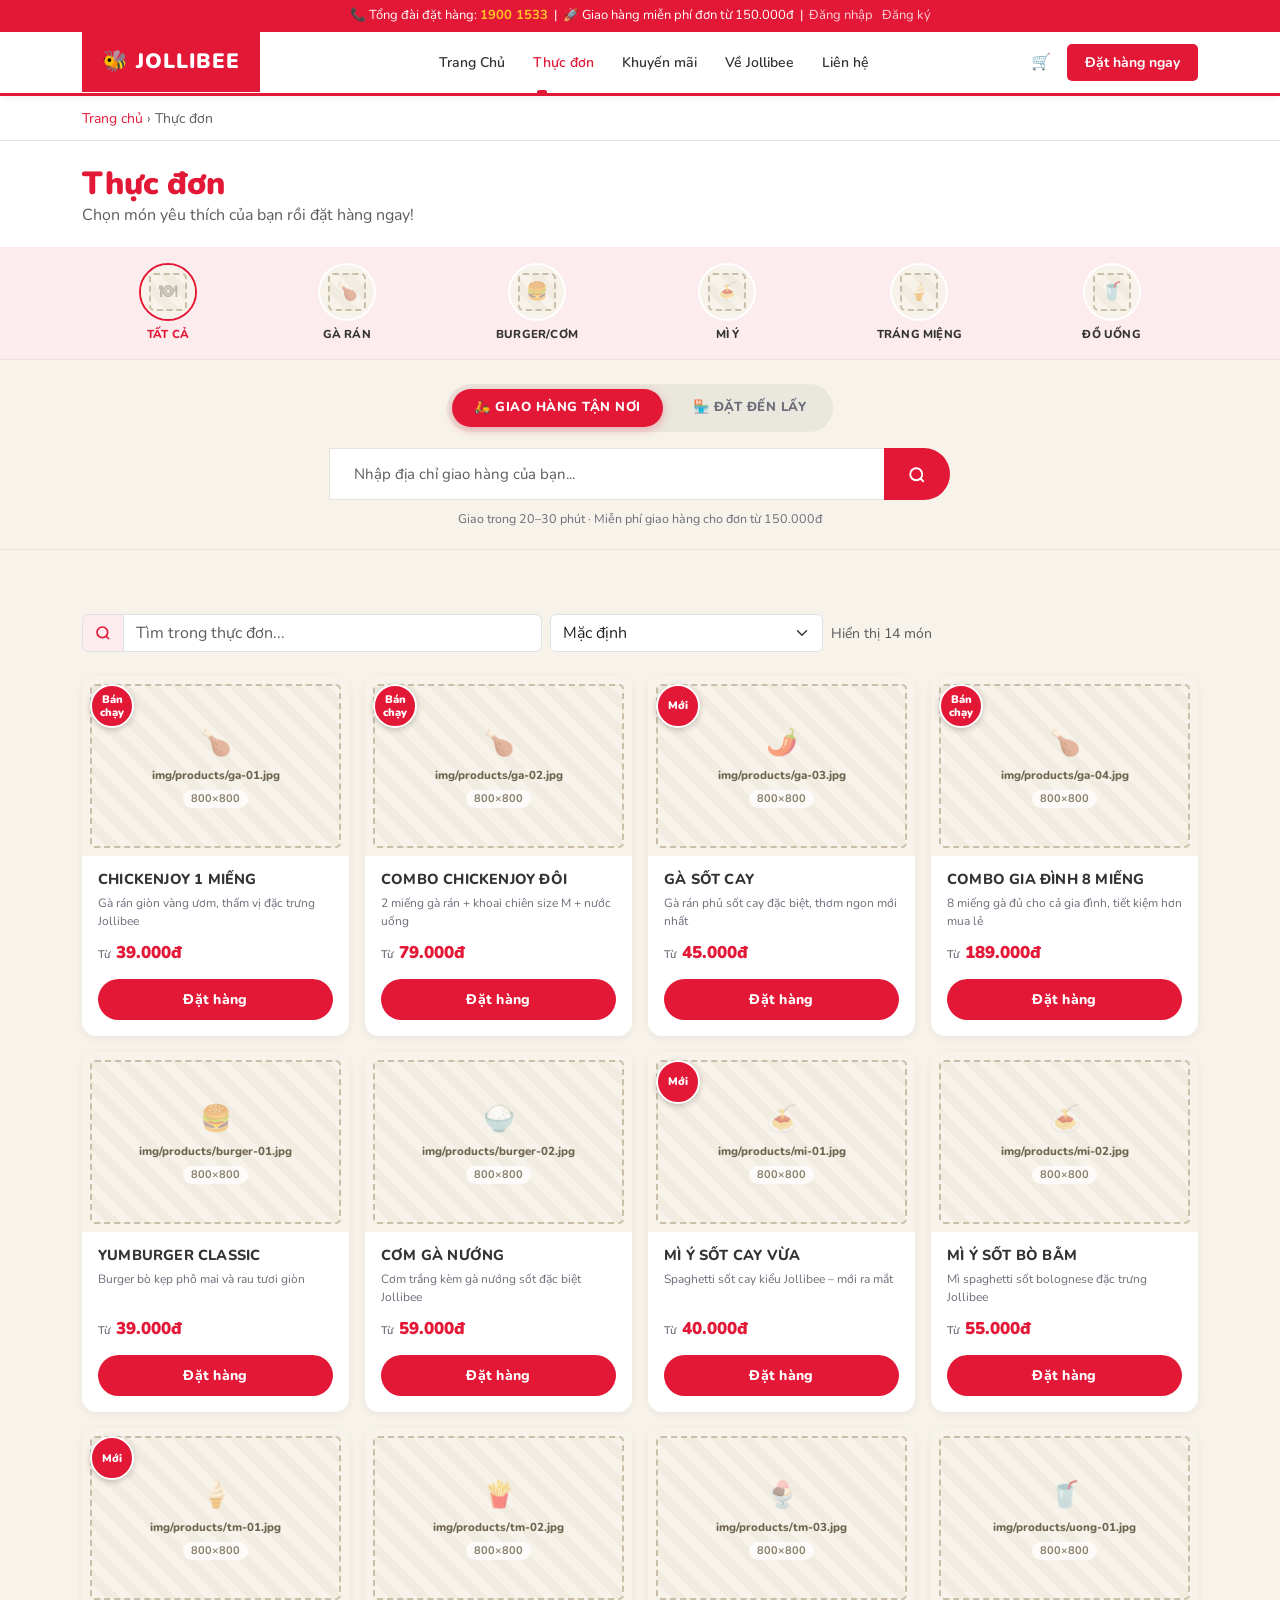
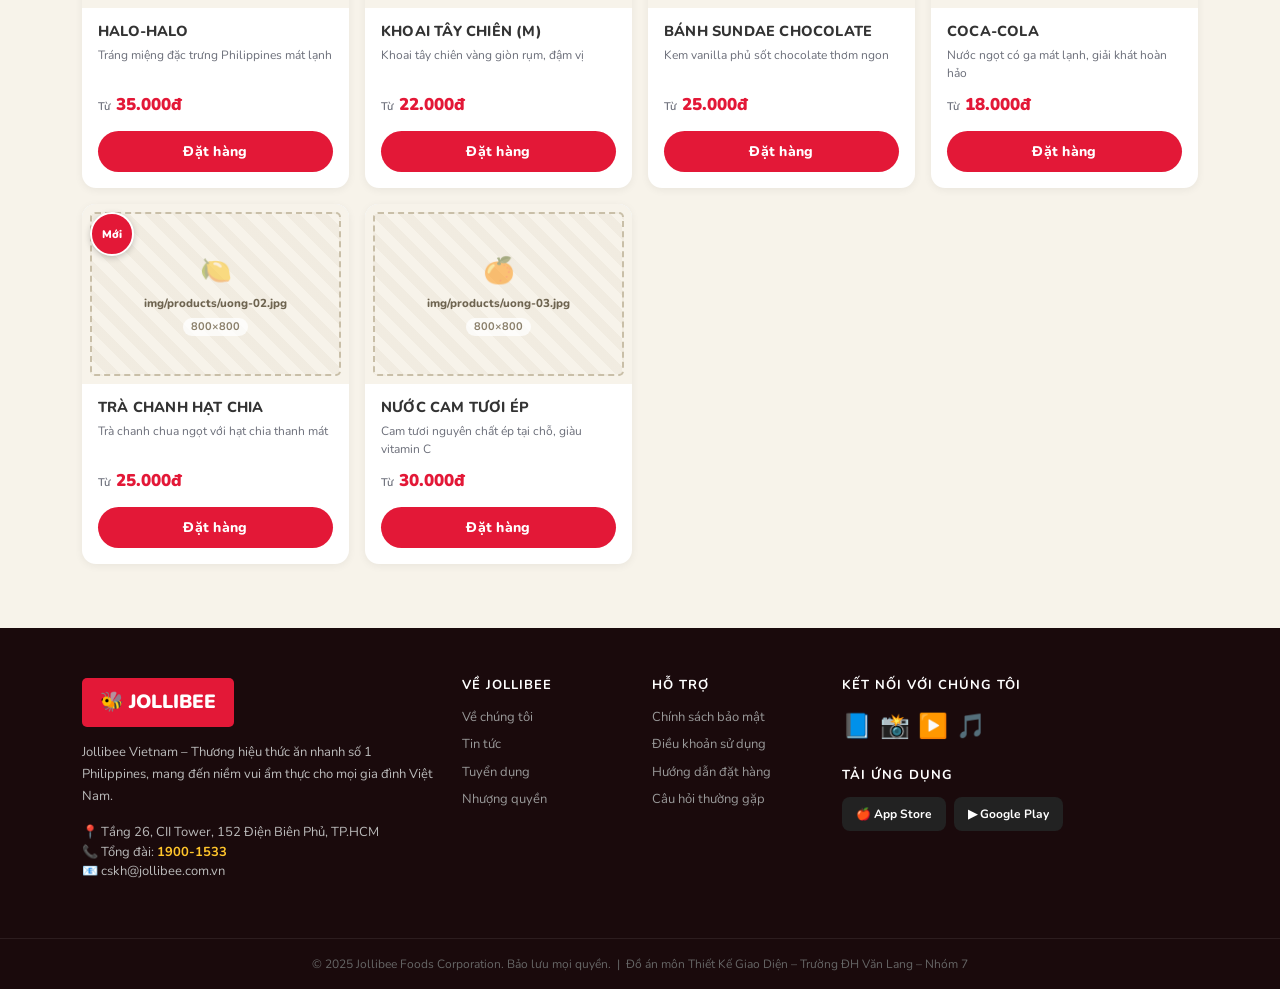
==== thucdon.html @ efae59a2 "Website Jollibee Vietnam - do an Thiet Ke Giao Dien Nguoi Dung Prototype website dat mon an truc tuy" ====
<!DOCTYPE html>
<html lang="vi">
<head>
  <meta charset="UTF-8">
  <meta name="viewport" content="width=device-width, initial-scale=1.0">
  <title>Thực đơn – Jollibee Vietnam</title>
  <link href="https://fonts.googleapis.com/css2?family=Nunito:wght@400;600;700;800;900&display=swap" rel="stylesheet">
  <link href="https://cdn.jsdelivr.net/npm/bootstrap@5.3.0/dist/css/bootstrap.min.css" rel="stylesheet">
  <link rel="stylesheet" href="css/style.css">
</head>
<body>
<div id="navbar"></div>

<!-- Breadcrumb -->
<div style="background:white;border-bottom:1px solid var(--border);padding:10px 0;">
  <div class="container">
    <small class="text-muted">
      <a href="index.html" style="color:var(--red);">Trang chủ</a> › Thực đơn
    </small>
  </div>
</div>

<!-- Tiêu đề -->
<div style="background:white;padding:24px 0 20px;">
  <div class="container">
    <h1 style="font-size:2rem;font-weight:900;color:var(--red);margin:0;">Thực đơn</h1>
    <p class="text-muted mb-0">Chọn món yêu thích của bạn rồi đặt hàng ngay!</p>
  </div>
</div>

<!-- ══════════════════════════════════════════════════════════
     THANH DANH MỤC DÍNH – dùng ẢNH món thật thay vì emoji
     (DESIGN.md §6.2 – mẫu từ jollibee.com.vn: thanh danh mục
      dính lại ở đỉnh khi cuộn, luôn đổi danh mục được)
     ══════════════════════════════════════════════════════════ -->
<div class="cat-rail" id="cat-tabs">
  <div class="container">
    <div class="cat-rail__inner">

      <button class="cat-btn active" data-cat="all">
        <span class="cat-thumb">
          <!-- ẢNH: img/categories/all.jpg · 200×200 -->
          <span class="img-slot img-slot--xs">
            <img src="img/categories/all.jpg" alt="Tất cả món">
            <span class="img-slot__hint"><span class="ph-icon">🍽</span></span>
          </span>
        </span>
        <span class="cat-name">Tất cả</span>
      </button>

      <button class="cat-btn" data-cat="ga">
        <span class="cat-thumb">
          <!-- ẢNH: img/categories/ga.jpg · 200×200 -->
          <span class="img-slot img-slot--xs">
            <img src="img/categories/ga.jpg" alt="Gà rán">
            <span class="img-slot__hint"><span class="ph-icon">🍗</span></span>
          </span>
        </span>
        <span class="cat-name">Gà rán</span>
      </button>

      <button class="cat-btn" data-cat="burger">
        <span class="cat-thumb">
          <!-- ẢNH: img/categories/burger.jpg · 200×200 -->
          <span class="img-slot img-slot--xs">
            <img src="img/categories/burger.jpg" alt="Burger và cơm">
            <span class="img-slot__hint"><span class="ph-icon">🍔</span></span>
          </span>
        </span>
        <span class="cat-name">Burger/Cơm</span>
      </button>

      <button class="cat-btn" data-cat="mi">
        <span class="cat-thumb">
          <!-- ẢNH: img/categories/mi.jpg · 200×200 -->
          <span class="img-slot img-slot--xs">
            <img src="img/categories/mi.jpg" alt="Mì Ý">
            <span class="img-slot__hint"><span class="ph-icon">🍝</span></span>
          </span>
        </span>
        <span class="cat-name">Mì Ý</span>
      </button>

      <button class="cat-btn" data-cat="trangmiem">
        <span class="cat-thumb">
          <!-- ẢNH: img/categories/trangmiem.jpg · 200×200 -->
          <span class="img-slot img-slot--xs">
            <img src="img/categories/trangmiem.jpg" alt="Tráng miệng">
            <span class="img-slot__hint"><span class="ph-icon">🍦</span></span>
          </span>
        </span>
        <span class="cat-name">Tráng miệng</span>
      </button>

      <button class="cat-btn" data-cat="uong">
        <span class="cat-thumb">
          <!-- ẢNH: img/categories/uong.jpg · 200×200 -->
          <span class="img-slot img-slot--xs">
            <img src="img/categories/uong.jpg" alt="Đồ uống">
            <span class="img-slot__hint"><span class="ph-icon">🥤</span></span>
          </span>
        </span>
        <span class="cat-name">Đồ uống</span>
      </button>

    </div>
  </div>
</div>

<!-- ══════════════════════════════════════════════════════════
     CHỌN HÌNH THỨC NHẬN HÀNG + ĐỊA CHỈ (DESIGN.md §1.2)
     ══════════════════════════════════════════════════════════ -->
<section class="order-bar">
  <div class="container">
    <div class="text-center mb-3">
      <div class="mode-switch" role="group" aria-label="Hình thức nhận hàng">
        <button type="button" class="mode-btn active" data-mode="delivery">🛵 Giao hàng tận nơi</button>
        <button type="button" class="mode-btn" data-mode="pickup">🏪 Đặt đến lấy</button>
      </div>
    </div>
    <div class="address-bar">
      <div class="input-group">
        <label for="addr-input" class="visually-hidden">Địa chỉ giao hàng</label>
        <input type="text" id="addr-input" class="form-control"
               placeholder="Nhập địa chỉ giao hàng của bạn...">
        <button class="btn btn-red" type="button" onclick="findStore()" aria-label="Tìm">
          <svg width="18" height="18" viewBox="0 0 24 24" fill="none"
               stroke="currentColor" stroke-width="2.5">
            <circle cx="11" cy="11" r="8"/><path d="m21 21-4.35-4.35"/>
          </svg>
        </button>
      </div>
      <p class="order-bar__note" id="addr-note">
        Giao trong 20–30 phút · Miễn phí giao hàng cho đơn từ 150.000đ
      </p>
    </div>
  </div>
</section>

<!-- Danh sách sản phẩm -->
<section class="section section-gray">
  <div class="container">
    <!-- Search + sort -->
    <div class="row mb-4 g-2">
      <div class="col-md-5">
        <div class="input-group">
          <span class="input-group-text" style="background:var(--red-light);">
            <!-- Search icon SVG -->
            <svg width="16" height="16" viewBox="0 0 24 24" fill="none" stroke="#E31837" stroke-width="2.5"><circle cx="11" cy="11" r="8"/><path d="m21 21-4.35-4.35"/></svg>
          </span>
          <input type="text" id="search-input" class="form-control"
                 placeholder="Tìm trong thực đơn...">
        </div>
      </div>
      <div class="col-md-3">
        <select class="form-select" id="sort-select">
          <option value="default">Mặc định</option>
          <option value="price-asc">Giá tăng dần</option>
          <option value="price-desc">Giá giảm dần</option>
          <option value="name">Tên A→Z</option>
        </select>
      </div>
      <div class="col-md-4 d-flex align-items-center">
        <small class="text-muted" id="result-count"></small>
      </div>
    </div>

    <div class="row g-3" id="product-grid"></div>
  </div>
</section>

<!-- ══════════════════════════════════════════════════════════
     MODAL CHỌN MÓN – Bootstrap Modal component (như hình jollibee.com.vn)
     ══════════════════════════════════════════════════════════ -->
<div class="modal fade" id="productModal" tabindex="-1" aria-hidden="true">
  <div class="modal-dialog modal-dialog-centered modal-dialog-scrollable modal-lg product-modal-dialog">
    <div class="modal-content product-modal">

      <!-- Nút đóng -->
      <button type="button" class="modal-close-btn" data-bs-dismiss="modal" aria-label="Đóng">✕</button>

      <div class="modal-body p-0">
        <div class="d-flex flex-column flex-md-row" style="min-height:420px;">

          <!-- Cột trái: ảnh -->
          <div class="modal-left" style="min-width:240px;">
            <div class="position-relative" style="display:inline-block;">
              <!-- Ảnh món ăn (placeholder gradient) -->
              <div class="product-img-modal img-ph-ga" id="modal-img-wrap">
                <!-- ẢNH: img/products/<mã món>.jpg · 800×800 (JS tự điền) -->
              </div>
              <!-- Badge "Mới" / "Bán chạy" -->
              <span class="badge modal-badge-new" id="modal-badge" style="display:none;">Mới</span>
            </div>
            <div class="modal-product-name" id="modal-name">TÊN MÓN</div>

            <!-- Thư viện ảnh thu nhỏ (DESIGN.md §5.3 – mẫu jollibee.com.vn) -->
            <div class="modal-thumbs" id="modal-thumbs"><!-- JS tự điền --></div>
          </div>

          <!-- Cột phải: chọn options -->
          <div class="modal-right d-flex flex-column flex-grow-1">

            <!-- Bootstrap Accordion: CHỌN SIZE / THÊM MÓN -->
            <div class="accordion" id="modalAccordion">

              <div class="accordion-item modal-section" id="section-size">
                <h2 class="accordion-header">
                  <button class="accordion-button modal-section-header" type="button"
                          data-bs-toggle="collapse" data-bs-target="#size-body">
                    <span id="modal-size-label">CHỌN MÓN</span>
                  </button>
                </h2>
                <div id="size-body" class="accordion-collapse collapse show">
                  <div class="modal-section-body" id="size-body-content">
                    <!-- Điền bởi JS -->
                  </div>
                </div>
              </div>

              <div class="accordion-item modal-section" id="section-addon">
                <h2 class="accordion-header">
                  <button class="accordion-button collapsed modal-section-header" type="button"
                          data-bs-toggle="collapse" data-bs-target="#addon-body">
                    <span>THÊM MÓN</span>
                  </button>
                </h2>
                <div id="addon-body" class="accordion-collapse collapse">
                  <div class="modal-section-body" id="addon-body-content">
                    <!-- Điền bởi JS -->
                  </div>
                </div>
              </div>

            </div>

            <!-- Spacer -->
            <div class="flex-grow-1"></div>

            <!-- Footer: số lượng + giá + nút thêm -->
            <div class="modal-footer-bar">
              <!-- Số lượng -->
              <div class="qty-bar">
                <button onclick="changeModalQty(-1)">−</button>
                <div class="qty-display" id="modal-qty">1</div>
                <button onclick="changeModalQty(+1)">+</button>
              </div>
              <!-- Giá tổng -->
              <div class="modal-price-display" id="modal-total-price">
                0 <span>đ</span>
              </div>
              <!-- Nút thêm vào giỏ -->
              <button class="btn-add-to-cart-modal" onclick="addModalToCart()">
                Thêm vào giỏ hàng
              </button>
            </div>

          </div>
        </div>
      </div>
    </div>
  </div>
</div>

<div id="footer"></div>

<script src="https://cdn.jsdelivr.net/npm/bootstrap@5.3.0/dist/js/bootstrap.bundle.min.js"></script>
<script src="js/components.js"></script>
<script src="js/main.js"></script>
<script>
// ════════════════════════════════════════════════════════════
// DỮ LIỆU SẢN PHẨM
// sizes: các lựa chọn kích cỡ/loại
// addons: món thêm kèm
// ════════════════════════════════════════════════════════════
const PRODUCTS = [
  /* ── GÀ RÁN ── */
  {
    id:'ga-01', cat:'ga', badge:'hot',
    name:'Chickenjoy 1 Miếng',
    desc:'Gà rán giòn vàng ươm, thấm vị đặc trưng Jollibee',
    basePrice:39000, icon:'🍗', imgClass:'img-ph-ga',
    sizes:[
      {id:'s1', name:'1 Miếng Gà',         price:0},
      {id:'s2', name:'2 Miếng Gà (Up)',     price:30000},
    ],
    addons:[
      {id:'a1', name:'Khoai Tây Chiên (M)', price:22000, icon:'🍟'},
      {id:'a2', name:'Coca-Cola (M)',        price:18000, icon:'🥤'},
      {id:'a3', name:'Sốt Tương Ớt',        price:5000,  icon:'🌶️'},
    ]
  },
  {
    id:'ga-02', cat:'ga', badge:'hot',
    name:'Combo Chickenjoy Đôi',
    desc:'2 miếng gà rán + khoai chiên size M + nước uống',
    basePrice:79000, icon:'🍗', imgClass:'img-ph-ga',
    sizes:[
      {id:'s1', name:'Combo Đôi',        price:0},
      {id:'s2', name:'Combo Đôi + Up',   price:20000},
    ],
    addons:[
      {id:'a1', name:'Thêm 1 miếng gà',  price:39000, icon:'🍗'},
      {id:'a2', name:'Đổi nước size L',   price:8000,  icon:'🥤'},
    ]
  },
  {
    id:'ga-03', cat:'ga', badge:'new',
    name:'Gà Sốt Cay',
    desc:'Gà rán phủ sốt cay đặc biệt, thơm ngon mới nhất',
    basePrice:45000, icon:'🌶️', imgClass:'img-ph-ga',
    sizes:[
      {id:'s1', name:'Gà Sốt Cay vừa',   price:0},
      {id:'s2', name:'Gà Sốt Cay lớn',   price:10000},
    ],
    addons:[
      {id:'a1', name:'Khoai Tây Chiên',   price:22000, icon:'🍟'},
      {id:'a2', name:'Nước Sprite (M)',    price:18000, icon:'🥤'},
    ]
  },
  {
    id:'ga-04', cat:'ga', badge:'hot',
    name:'Combo Gia Đình 8 Miếng',
    desc:'8 miếng gà đủ cho cả gia đình, tiết kiệm hơn mua lẻ',
    basePrice:189000, icon:'🍗', imgClass:'img-ph-ga',
    sizes:[
      {id:'s1', name:'8 miếng gà',           price:0},
      {id:'s2', name:'8 miếng + 4 khoai (Up)',price:60000},
    ],
    addons:[
      {id:'a1', name:'4 lon Coca-Cola',    price:60000, icon:'🥤'},
      {id:'a2', name:'Sốt BBQ',            price:5000,  icon:'🌶️'},
    ]
  },

  /* ── BURGER / CƠM ── */
  {
    id:'burger-01', cat:'burger', badge:null,
    name:'Yumburger Classic',
    desc:'Burger bò kẹp phô mai và rau tươi giòn',
    basePrice:39000, icon:'🍔', imgClass:'img-ph-burger',
    sizes:[
      {id:'s1', name:'Yumburger Classic',   price:0},
      {id:'s2', name:'Double Yumburger',    price:15000},
    ],
    addons:[
      {id:'a1', name:'Khoai Tây Chiên',     price:22000, icon:'🍟'},
      {id:'a2', name:'Coca-Cola (M)',        price:18000, icon:'🥤'},
    ]
  },
  {
    id:'burger-02', cat:'burger', badge:null,
    name:'Cơm Gà Nướng',
    desc:'Cơm trắng kèm gà nướng sốt đặc biệt Jollibee',
    basePrice:59000, icon:'🍚', imgClass:'img-ph-burger',
    sizes:[
      {id:'s1', name:'Cơm Gà Nướng',        price:0},
      {id:'s2', name:'Cơm + Thêm 1 miếng gà',price:35000},
    ],
    addons:[
      {id:'a1', name:'Canh rau',             price:12000, icon:'🥣'},
      {id:'a2', name:'Trà đá',               price:10000, icon:'🍵'},
    ]
  },

  /* ── MÌ Ý ── */
  {
    id:'mi-01', cat:'mi', badge:'new',
    name:'Mì Ý Sốt Cay vừa',
    desc:'Spaghetti sốt cay kiểu Jollibee – mới ra mắt',
    basePrice:40000, icon:'🍝', imgClass:'img-ph-mi',
    sizes:[
      {id:'s1', name:'Mì Ý Sốt Cay vừa',      price:0},
      {id:'s2', name:'Mì Ý Sốt Cay lớn (Up)',  price:10000},
    ],
    addons:[
      {id:'a1', name:'Khoai Tây Chiên (M)',    price:22000, icon:'🍟'},
      {id:'a2', name:'Coca-Cola (M)',           price:18000, icon:'🥤'},
      {id:'a3', name:'Thêm phô mai',           price:8000,  icon:'🧀'},
    ]
  },
  {
    id:'mi-02', cat:'mi', badge:null,
    name:'Mì Ý Sốt Bò Bằm',
    desc:'Mì spaghetti sốt bolognese đặc trưng Jollibee',
    basePrice:55000, icon:'🍝', imgClass:'img-ph-mi',
    sizes:[
      {id:'s1', name:'Mì Ý Sốt Bò Bằm',       price:0},
      {id:'s2', name:'Mì Ý Sốt Bò Bằm lớn',   price:12000},
    ],
    addons:[
      {id:'a1', name:'Bánh mì nướng',           price:10000, icon:'🥖'},
      {id:'a2', name:'Nước cam tươi',           price:25000, icon:'🍊'},
    ]
  },

  /* ── TRÁNG MIỆNG ── */
  {
    id:'tm-01', cat:'trangmiem', badge:'new',
    name:'Halo-Halo',
    desc:'Tráng miệng đặc trưng Philippines mát lạnh',
    basePrice:35000, icon:'🍦', imgClass:'img-ph-trangmiem',
    sizes:[
      {id:'s1', name:'Halo-Halo thường',        price:0},
      {id:'s2', name:'Halo-Halo lớn (Up)',      price:12000},
    ],
    addons:[]
  },
  {
    id:'tm-02', cat:'trangmiem', badge:null,
    name:'Khoai Tây Chiên (M)',
    desc:'Khoai tây chiên vàng giòn rụm, đậm vị',
    basePrice:22000, icon:'🍟', imgClass:'img-ph-trangmiem',
    sizes:[
      {id:'s1', name:'Size M',  price:0},
      {id:'s2', name:'Size L',  price:8000},
    ],
    addons:[
      {id:'a1', name:'Sốt BBQ',         price:5000, icon:'🌶️'},
      {id:'a2', name:'Sốt Phô Mai',     price:5000, icon:'🧀'},
    ]
  },
  {
    id:'tm-03', cat:'trangmiem', badge:null,
    name:'Bánh Sundae Chocolate',
    desc:'Kem vanilla phủ sốt chocolate thơm ngon',
    basePrice:25000, icon:'🍨', imgClass:'img-ph-trangmiem',
    sizes:[
      {id:'s1', name:'Sundae thường',   price:0},
      {id:'s2', name:'Sundae đôi',      price:15000},
    ],
    addons:[]
  },

  /* ── ĐỒ UỐNG ── */
  {
    id:'uong-01', cat:'uong', badge:null,
    name:'Coca-Cola',
    desc:'Nước ngọt có ga mát lạnh, giải khát hoàn hảo',
    basePrice:18000, icon:'🥤', imgClass:'img-ph-uong',
    sizes:[
      {id:'s1', name:'Size M',  price:0},
      {id:'s2', name:'Size L',  price:6000},
    ],
    addons:[]
  },
  {
    id:'uong-02', cat:'uong', badge:'new',
    name:'Trà Chanh Hạt Chia',
    desc:'Trà chanh chua ngọt với hạt chia thanh mát',
    basePrice:25000, icon:'🍋', imgClass:'img-ph-uong',
    sizes:[
      {id:'s1', name:'Trà Chanh Hạt Chia',        price:0},
      {id:'s2', name:'Trà Chanh Hạt Chia lớn',    price:8000},
    ],
    addons:[]
  },
  {
    id:'uong-03', cat:'uong', badge:null,
    name:'Nước Cam Tươi Ép',
    desc:'Cam tươi nguyên chất ép tại chỗ, giàu vitamin C',
    basePrice:30000, icon:'🍊', imgClass:'img-ph-uong',
    sizes:[
      {id:'s1', name:'Cam Tươi (M)',  price:0},
      {id:'s2', name:'Cam Tươi (L)',  price:10000},
    ],
    addons:[]
  },
];

// ════════════════════════════════════════════════════════════
// RENDER PRODUCT GRID
// ════════════════════════════════════════════════════════════
function renderProducts(list) {
  const grid = document.getElementById('product-grid');
  document.getElementById('result-count').textContent =
    list.length ? `Hiển thị ${list.length} món` : '';

  if (!list.length) {
    grid.innerHTML = `
      <div class="col-12 text-center py-5">
        <div style="font-size:3rem;">🔍</div>
        <h5 class="text-muted mt-3">Không tìm thấy món phù hợp</h5>
        <button class="btn btn-red mt-3" onclick="resetFilter()">Xem tất cả</button>
      </div>`;
    return;
  }

  grid.innerHTML = list.map(p => {
    const badgeHTML =
      p.badge==='hot' ? '<span class="badge badge-circle position-absolute top-0 start-0 m-2">Bán<br>chạy</span>'
    : p.badge==='new' ? '<span class="badge badge-circle position-absolute top-0 start-0 m-2">Mới</span>'
    : '';

    return `
    <div class="col-6 col-md-4 col-lg-3">
      <div class="product-card h-100">

        <!-- Ảnh (click mở modal) — ẢNH: img/products/${p.id}.jpg · 800×800 -->
        <div class="product-img-wrap ${p.imgClass}" onclick="openModal('${p.id}')">
          ${ImageSlots.html(`img/products/${p.id}.jpg`, p.name, '800×800', p.icon)}
          ${badgeHTML}
        </div>

        <div class="product-body d-flex flex-column flex-grow-1">
          <div class="product-name">${p.name}</div>
          <div class="product-desc">${p.desc}</div>
          <div class="mt-auto product-price-wrap">
            <span class="product-price-from">Từ</span>
            <span class="product-price">${p.basePrice.toLocaleString('vi-VN')}đ</span>
          </div>
          <!-- NÚT ĐẶT HÀNG mở modal -->
          <button class="btn-order-card" onclick="openModal('${p.id}')">
            Đặt hàng
          </button>
        </div>
      </div>
    </div>`;
  }).join('');

  ImageSlots.init(grid);   // bật khung gợi ý cho ảnh vừa render
}

// ════════════════════════════════════════════════════════════
// FILTER & SORT
// ════════════════════════════════════════════════════════════
let currentCat='all', currentSort='default', currentQ='';

function applyFilter() {
  let list=[...PRODUCTS];
  if(currentCat!=='all')  list=list.filter(p=>p.cat===currentCat);
  if(currentQ)            list=list.filter(p=>p.name.toLowerCase().includes(currentQ.toLowerCase())||p.desc.toLowerCase().includes(currentQ.toLowerCase()));
  if(currentSort==='price-asc')  list.sort((a,b)=>a.basePrice-b.basePrice);
  if(currentSort==='price-desc') list.sort((a,b)=>b.basePrice-a.basePrice);
  if(currentSort==='name')       list.sort((a,b)=>a.name.localeCompare(b.name));
  renderProducts(list);
}
// Bật danh mục đang chọn trên thanh rail
function setActiveCat(cat){
  document.querySelectorAll('.cat-btn').forEach(b=>
    b.classList.toggle('active', b.dataset.cat === cat));
}

function resetFilter(){
  currentCat='all'; currentQ='';
  document.getElementById('search-input').value='';
  setActiveCat('all');
  applyFilter();
}

document.querySelectorAll('.cat-btn').forEach(btn=>{
  btn.addEventListener('click',()=>{
    currentCat = btn.dataset.cat;
    setActiveCat(currentCat);
    applyFilter();
  });
});
document.getElementById('search-input').addEventListener('input',e=>{currentQ=e.target.value;applyFilter();});
document.getElementById('sort-select').addEventListener('change',e=>{currentSort=e.target.value;applyFilter();});

// URL params
const urlP=new URLSearchParams(window.location.search);
if(urlP.get('cat')){const b=document.querySelector(`[data-cat="${urlP.get('cat')}"]`);if(b)b.click();}
if(urlP.get('q')){currentQ=urlP.get('q');document.getElementById('search-input').value=currentQ;}
applyFilter();

// ════════════════════════════════════════════════════════════
// MODAL CHỌN MÓN
// ════════════════════════════════════════════════════════════
let modalProduct = null;   // sản phẩm đang chọn
let modalQty     = 1;
let selectedSize = null;   // id size đang chọn
let selectedAddons = [];   // mảng id addon đã check

// Instance Bootstrap Modal (dùng chung cho openModal/closeModal)
const productModalEl = document.getElementById('productModal');
const productModal    = new bootstrap.Modal(productModalEl);

function openModal(productId) {
  modalProduct   = PRODUCTS.find(p=>p.id===productId);
  if(!modalProduct) return;

  modalQty       = 1;
  selectedSize   = modalProduct.sizes[0]?.id || null;
  selectedAddons = [];

  // Điền tên & ảnh chính
  document.getElementById('modal-name').textContent = modalProduct.name.toUpperCase();

  const imgWrap = document.getElementById('modal-img-wrap');
  imgWrap.className = `product-img-modal ${modalProduct.imgClass}`;
  imgWrap.innerHTML = ImageSlots.html(
    `img/products/${modalProduct.id}.jpg`, modalProduct.name, '800×800', modalProduct.icon);

  // Thư viện ảnh thu nhỏ: ảnh chính + 2 góc chụp phụ
  const thumbs = document.getElementById('modal-thumbs');
  thumbs.innerHTML = ['', '-2', '-3'].map((suffix, i) => `
    <button type="button" class="modal-thumb ${i === 0 ? 'active' : ''}"
            onclick="pickThumb(this, 'img/products/${modalProduct.id}${suffix}.jpg')"
            aria-label="Ảnh ${i + 1}">
      ${ImageSlots.html(`img/products/${modalProduct.id}${suffix}.jpg`,
                        modalProduct.name, '800×800', modalProduct.icon, 'img-slot--xs')}
    </button>`).join('');

  // Badge
  const badgeEl = document.getElementById('modal-badge');
  if(modalProduct.badge==='new'){badgeEl.textContent='Mới';badgeEl.style.display='inline-flex';}
  else if(modalProduct.badge==='hot'){badgeEl.textContent='Hot';badgeEl.style.display='inline-flex';}
  else badgeEl.style.display='none';

  // Tiêu đề accordion SIZE
  document.getElementById('modal-size-label').textContent =
    modalProduct.cat==='mi' ? 'CHỌN MÌ' :
    modalProduct.cat==='ga' ? 'CHỌN GÀ' :
    modalProduct.cat==='uong'? 'CHỌN SIZE' : 'CHỌN LOẠI';

  // Render sizes
  const sizeBody = document.getElementById('size-body-content');
  sizeBody.innerHTML = modalProduct.sizes.map((s,i) => `
    <label class="modal-option ${i===0?'selected':''}" id="opt-${s.id}">
      <div class="modal-option-img ${modalProduct.imgClass}">
        ${ImageSlots.html(`img/products/${modalProduct.id}.jpg`, s.name,
                          '800×800', modalProduct.icon, 'img-slot--xs')}
      </div>
      <span class="modal-option-name">${s.name}</span>
      ${s.price>0?`<span class="modal-option-price">+ ${s.price.toLocaleString('vi-VN')} đ</span>`:''}
      <input type="radio" name="modal-size" value="${s.id}" ${i===0?'checked':''} onchange="selectSize('${s.id}')">
    </label>
  `).join('');

  // Render addons
  const addonBody = document.getElementById('addon-body-content');
  if(modalProduct.addons.length){
    addonBody.innerHTML = modalProduct.addons.map(a => `
      <label class="modal-option" id="addon-${a.id}">
        <div class="modal-option-img">
          ${ImageSlots.html(`img/products/addon-${ImageSlots.slug(a.name)}.jpg`,
                            a.name, '200×200', a.icon, 'img-slot--xs')}
        </div>
        <span class="modal-option-name">${a.name}</span>
        <span class="modal-option-price">+ ${a.price.toLocaleString('vi-VN')}đ</span>
        <input type="checkbox" name="addon-${a.id}" value="${a.id}" onchange="toggleAddon('${a.id}',${a.price})">
      </label>
    `).join('');
    document.getElementById('section-addon').style.display='block';
  } else {
    document.getElementById('section-addon').style.display='none';
  }

  document.getElementById('modal-qty').textContent=1;
  ImageSlots.init(document.getElementById('productModal'));
  updateModalPrice();

  // Reset accordion: CHỌN MÓN mở sẵn, THÊM MÓN đóng
  document.getElementById('size-body').classList.add('show');
  document.getElementById('addon-body').classList.remove('show');
  document.querySelectorAll('#modalAccordion .accordion-button').forEach((btn,i)=>{
    btn.classList.toggle('collapsed', i!==0);
    btn.setAttribute('aria-expanded', i===0);
  });

  productModal.show();
}

function closeModal(){
  productModal.hide();
}

// Đổi ảnh chính khi bấm vào ảnh thu nhỏ
function pickThumb(btn, src){
  document.querySelectorAll('.modal-thumb')
          .forEach(t => t.classList.toggle('active', t === btn));

  const wrap = document.getElementById('modal-img-wrap');
  wrap.innerHTML = ImageSlots.html(
    src, modalProduct ? modalProduct.name : '', '800×800',
    modalProduct ? modalProduct.icon : '🖼');
  ImageSlots.init(wrap);
}

// Chọn size
function selectSize(sizeId){
  selectedSize=sizeId;
  document.querySelectorAll('.modal-option[id^="opt-"]').forEach(el=>{
    el.classList.toggle('selected', el.id===`opt-${sizeId}`);
    const radio=el.querySelector('input[type="radio"]');
    if(radio)radio.checked=(el.id===`opt-${sizeId}`);
  });
  updateModalPrice();
}

// Chọn addon – đọc trạng thái checkbox do trình duyệt đã đổi sẵn
// (không tự lật cb.checked, tránh bị đảo hai lần)
function toggleAddon(addonId,price){
  const el=document.getElementById(`addon-${addonId}`);
  const cb=el?.querySelector('input[type="checkbox"]');
  if(!el||!cb)return;
  el.classList.toggle('selected',cb.checked);
  selectedAddons=selectedAddons.filter(a=>a.id!==addonId);
  if(cb.checked) selectedAddons.push({id:addonId,price});
  updateModalPrice();
}

// Thay đổi số lượng
function changeModalQty(delta){
  modalQty=Math.max(1,modalQty+delta);
  document.getElementById('modal-qty').textContent=modalQty;
  updateModalPrice();
}

// Cập nhật giá hiển thị
function updateModalPrice(){
  if(!modalProduct)return;
  const size=modalProduct.sizes.find(s=>s.id===selectedSize);
  const sizeExtra=size?size.price:0;
  const addonExtra=selectedAddons.reduce((s,a)=>s+a.price,0);
  const unit=modalProduct.basePrice+sizeExtra+addonExtra;
  const total=unit*modalQty;
  document.getElementById('modal-total-price').innerHTML=
    `${total.toLocaleString('vi-VN')} <span>đ</span>`;
}

// Thêm vào giỏ từ modal
function addModalToCart(){
  if(!modalProduct)return;
  const size=modalProduct.sizes.find(s=>s.id===selectedSize);
  const sizeExtra=size?size.price:0;
  const addonExtra=selectedAddons.reduce((s,a)=>s+a.price,0);
  const unit=modalProduct.basePrice+sizeExtra+addonExtra;

  const sizeName=size?` – ${size.name}`:'';
  const addonNames=selectedAddons.map(a=>{
    const ad=modalProduct.addons.find(x=>x.id===a.id);
    return ad?ad.name:'';
  }).filter(Boolean);

  const displayName=modalProduct.name+sizeName+(addonNames.length?` (${addonNames.join(', ')})` :'');

  // Thêm modalQty lần
  for(let i=0;i<modalQty;i++){
    Cart.add({
      id:`${modalProduct.id}-${selectedSize}-${selectedAddons.map(a=>a.id).join('-')||'none'}`,
      name:displayName,
      price:unit,
      icon:modalProduct.icon,
      img:`img/products/${modalProduct.id}.jpg`   // để giỏ hàng hiện ảnh
    });
  }

  closeModal();
}

// ── Chuyển đổi Giao hàng / Đến lấy (giống trang chủ) ────────
const addrInput = document.getElementById('addr-input');
const addrNote  = document.getElementById('addr-note');

document.querySelectorAll('.mode-btn').forEach(btn=>{
  btn.addEventListener('click',()=>{
    document.querySelectorAll('.mode-btn').forEach(b=>b.classList.remove('active'));
    btn.classList.add('active');

    const isPickup = btn.dataset.mode === 'pickup';
    addrInput.placeholder = isPickup
      ? 'Tìm cửa hàng gần bạn nhất...'
      : 'Nhập địa chỉ giao hàng của bạn...';
    addrNote.textContent = isPickup
      ? 'Đặt trước, đến lấy không cần chờ · Hơn 150 cửa hàng toàn quốc'
      : 'Giao trong 20–30 phút · Miễn phí giao hàng cho đơn từ 150.000đ';

    localStorage.setItem('jollibee_mode', btn.dataset.mode);
  });
});

if (localStorage.getItem('jollibee_mode') === 'pickup') {
  document.querySelector('.mode-btn[data-mode="pickup"]')?.click();
}
if (localStorage.getItem('jollibee_address')) {
  addrInput.value = localStorage.getItem('jollibee_address');
}

function findStore(){
  const v = addrInput.value.trim();
  localStorage.setItem('jollibee_address', v);
  Toast.show(v
    ? `📍 Đã ghi nhận địa chỉ: ${v}`
    : '📍 Vui lòng nhập địa chỉ để chúng tôi tìm cửa hàng gần nhất');
}
</script>
</body>
</html>
---- css/style.css ----
/* ============================================================
   JOLLIBEE VIETNAM – Prototype Website
   Môn: Thiết Kế Giao Diện Người Dùng – Trường ĐH Văn Lang
   Nhóm 7 – HK253
   ============================================================ */

/* ── 1. DESIGN TOKENS ─────────────────────────────────────
   Giá trị lấy theo DESIGN.md (trích xuất từ jollibee.com.vn thật)
   ───────────────────────────────────────────────────────── */
:root {
  /* Màu thương hiệu */
  --red:        #E31837;   /* Đỏ chủ đạo – nav, footer, CTA, giá */
  --red-dark:   #D11633;   /* Đỏ đậm – hover */
  --red-light:  #FDECEE;   /* Đỏ rất nhạt – nền nhấn */
  --yellow:     #FFC522;   /* Vàng – nút nổi, header bước chọn món */
  --yellow-dark:#E5AC10;   /* Vàng đậm – hover */
  --orange:     #ED7D22;   /* Cam – điểm nhấn phụ */

  /* Nền */
  --cream:      #F7F3EA;   /* Nền section ấm (thay xám lạnh) */
  --gray-light: #F2F2F2;
  --border:     #E8E4DC;
  --white:      #FFFFFF;

  /* Chữ – không dùng #000 */
  --text:       #333333;
  --text-muted: #6B6E79;
  /* Giữ tên cũ để CSS/HTML hiện có không vỡ */
  --dark:       #333333;
  --gray:       #6B6E79;

  /* Footer */
  --footer-bg:  #1A0A0C;

  /* Chữ */
  --font-display: 'Nunito', system-ui, sans-serif;
  --font-body:    'Nunito', 'Segoe UI', sans-serif;

  /* Bo góc – 3 mức */
  --radius-sm:   5px;      /* input, nhãn */
  --radius:      14px;     /* thẻ, modal */
  --radius-pill: 999px;    /* nút CTA chính */

  /* Đổ bóng */
  --shadow-sm:  0 2px 8px rgba(0,0,0,.06);
  --shadow-md:  0 6px 24px rgba(0,0,0,.10);
  --shadow-lg:  0 16px 48px rgba(0,0,0,.16);

  /* Khoảng cách – thang 4px */
  --sp-1: 4px;   --sp-2: 8px;   --sp-3: 12px;
  --sp-4: 16px;  --sp-6: 24px;  --sp-8: 32px;
  --sp-12: 48px; --sp-16: 64px;
  --section-py: 64px;

  /* Chuyển động */
  --t-fast: 150ms;
  --t-base: 250ms;
  --t-slow: 400ms;
  --ease: cubic-bezier(.4, 0, .2, 1);
}

/* ── 2. RESET & BASE ──────────────────────────────────────── */
* { box-sizing: border-box; }

body {
  font-family: var(--font-body);
  color: var(--text);
  background: #fff;
  margin: 0;
  padding: 0;
}

a { text-decoration: none; color: inherit; }
a:hover { color: var(--red); }
img { max-width: 100%; }

/* Tôn trọng người dùng bị say chuyển động */
@media (prefers-reduced-motion: reduce) {
  *, *::before, *::after {
    animation-duration: .01ms !important;
    animation-iteration-count: 1 !important;
    transition-duration: .01ms !important;
    scroll-behavior: auto !important;
  }
}

/* ── 2b. KHUNG ẢNH (.img-slot) ────────────────────────────
   Cách dùng: đặt <img> thật vào trong .img-slot.
   • Khi CHƯA có file ảnh → hiện khung gợi ý tên file + kích thước
   • Khi ĐÃ bỏ file vào đúng đường dẫn → ảnh tự hiện, khung gợi ý biến mất
   Nhóm chỉ cần copy ảnh vào thư mục img/, KHÔNG phải sửa code.
   ───────────────────────────────────────────────────────── */
.img-slot {
  display: block;            /* dùng được cả khi thẻ là <span> */
  position: relative;
  aspect-ratio: var(--ratio, 1 / 1);
  background: var(--cream);
  overflow: hidden;
}
.img-slot > img {
  width: 100%; height: 100%;
  object-fit: cover;
  display: block;
  transition: transform var(--t-slow) var(--ease);
}
/* Trạng thái thiếu ảnh: ẩn thẻ img vỡ, hiện khung gợi ý */
.img-slot.is-empty > img { display: none; }
.img-slot__hint { display: none; }
.img-slot.is-empty > .img-slot__hint {
  display: flex;
  flex-direction: column;
  align-items: center;
  justify-content: center;
  gap: 6px;
  position: absolute;
  inset: 8px;
  border: 2px dashed #C9BFA8;
  border-radius: var(--radius-sm);
  background: repeating-linear-gradient(
    45deg, transparent, transparent 10px,
    rgba(201,191,168,.13) 10px, rgba(201,191,168,.13) 20px);
  color: #8A7F6A;
  text-align: center;
  padding: 10px;
  font-size: 11px;
  line-height: 1.45;
  font-weight: 600;
}
.img-slot__hint b {
  display: block;
  font-size: 11.5px;
  color: #6E6450;
  word-break: break-all;
  font-weight: 800;
}
.img-slot__hint .ph-icon { font-size: 1.6rem; opacity: .5; }
.img-slot__hint .ph-size {
  font-weight: 700;
  background: rgba(255,255,255,.75);
  border-radius: 20px;
  padding: 1px 8px;
}
/* Khung vừa (vòng tròn danh mục ~86px): giữ tên file, bỏ kích thước */
.img-slot--sm .img-slot__hint { padding: 4px; gap: 3px; inset: 5px; }
.img-slot--sm .img-slot__hint .ph-icon { font-size: 1.25rem; }
.img-slot--sm .img-slot__hint b { font-size: 8.5px; line-height: 1.2; }
.img-slot--sm .img-slot__hint .ph-size { display: none; }

/* Khung nhỏ (option trong modal ~48px): chỉ còn icon cho đỡ rối */
.img-slot--xs .img-slot__hint { padding: 2px; font-size: 0; gap: 0; inset: 3px; }
.img-slot--xs .img-slot__hint .ph-icon { font-size: 1.1rem; }
.img-slot--xs .img-slot__hint b,
.img-slot--xs .img-slot__hint .ph-size { display: none; }

/* ── 3. TOPBAR (thông báo hotline trên cùng) ─────────────── */
.topbar {
  background: var(--red);
  color: white;
  font-size: 13px;
  padding: 6px 0;
  text-align: center;
}
.topbar a { color: var(--yellow); font-weight: 700; }

/* ── 4. NAVBAR ───────────────────────────────────────────── */
.navbar-jollibee {
  background: #fff;
  border-bottom: 3px solid var(--red);
  box-shadow: var(--shadow-sm);
  padding: 0;
}

/* Logo nền đỏ */
.navbar-brand {
  background: var(--red);
  color: white !important;
  font-size: 1.3rem;
  font-weight: 900;
  padding: 14px 20px !important;
  letter-spacing: 1px;
  border-radius: 0;
}
.navbar-brand:hover { background: var(--red-dark); }

/* Nav links */
.navbar-nav .nav-link {
  font-size: 14px;
  font-weight: 600;
  color: var(--dark) !important;
  padding: 20px 14px !important;
  position: relative;
  transition: color .2s;
}
.navbar-nav .nav-link:hover,
.navbar-nav .nav-link.active {
  color: var(--red) !important;
}
/* Underline active */
.navbar-nav .nav-link.active::after {
  content: '';
  position: absolute;
  bottom: 0; left: 14px; right: 14px;
  height: 3px;
  background: var(--red);
  border-radius: 2px 2px 0 0;
}

/* Nút "Đặt hàng ngay" trong nav */
.btn-nav-order {
  background: var(--red);
  color: white !important;
  border-radius: var(--radius-sm);
  padding: 8px 18px !important;
  font-weight: 700;
  font-size: 14px;
  margin: 10px 0 10px 8px;
  transition: background .2s, transform .15s;
}
.btn-nav-order:hover {
  background: var(--red-dark);
  transform: translateY(-1px);
  color: white !important;
}

/* ── 5. BUTTONS ──────────────────────────────────────────
   Nút CTA chính dùng bo góc viên thuốc (đặc trưng ngành F&B)
   ───────────────────────────────────────────────────────── */
.btn-red {
  background: var(--red);
  color: white;
  border: none;
  border-radius: var(--radius-pill);
  font-weight: 700;
  padding: 10px 26px;
  transition: background var(--t-base) var(--ease),
              transform var(--t-fast) var(--ease),
              box-shadow var(--t-fast) var(--ease);
}
.btn-red:hover {
  background: var(--red-dark);
  color: white;
  transform: translateY(-2px);
  box-shadow: 0 6px 18px rgba(227,24,55,.32);
}

.btn-yellow {
  background: var(--yellow);
  color: #8A2B12;
  border: none;
  border-radius: var(--radius-pill);
  font-weight: 800;
  padding: 10px 26px;
  transition: background var(--t-base) var(--ease),
              transform var(--t-fast) var(--ease),
              box-shadow var(--t-fast) var(--ease);
}
.btn-yellow:hover {
  background: var(--yellow-dark);
  color: #8A2B12;
  transform: translateY(-2px);
  box-shadow: 0 6px 18px rgba(255,197,34,.45);
}

.btn-outline-red {
  border: 2px solid var(--red);
  color: var(--red);
  background: transparent;
  border-radius: var(--radius-pill);
  font-weight: 700;
  letter-spacing: .4px;
  padding: 8px 22px;
  transition: background var(--t-base) var(--ease),
              color var(--t-base) var(--ease);
}
.btn-outline-red:hover {
  background: var(--red);
  color: white;
}

/* ── 5b. NÚT CHUYỂN GIAO HÀNG / ĐẾN LẤY ──────────────────
   Mẫu lấy từ jollibee.com.vn: cặp nút, active đỏ đặc
   ───────────────────────────────────────────────────────── */
.mode-switch {
  display: inline-flex;
  gap: 8px;
  background: rgba(0,0,0,.05);
  padding: 5px;
  border-radius: var(--radius-pill);
}
.mode-btn {
  border: none;
  background: transparent;
  color: var(--text-muted);
  font-weight: 800;
  font-size: 13px;
  letter-spacing: .5px;
  text-transform: uppercase;
  padding: 9px 22px;
  border-radius: var(--radius-pill);
  cursor: pointer;
  transition: background var(--t-base) var(--ease),
              color var(--t-base) var(--ease);
}
.mode-btn:hover { color: var(--red); }
.mode-btn.active {
  background: var(--red);
  color: #fff;
  box-shadow: 0 3px 10px rgba(227,24,55,.3);
}

/* Dải chọn hình thức nhận hàng dưới hero */
.order-bar {
  background: var(--cream);
  border-bottom: 1px solid var(--border);
  padding: 24px 0 20px;
}
.order-bar__note {
  text-align: center;
  font-size: 12.5px;
  color: var(--text-muted);
  margin: 10px 0 0;
}

/* Ô nhập địa chỉ giao hàng (bo tròn hoàn toàn) */
.address-bar { max-width: 620px; margin: 0 auto; }
.address-bar .form-control {
  border-radius: var(--radius-pill) 0 0 var(--radius-pill);
  border: 1px solid var(--border);
  border-right: none;
  padding: 14px 24px;
  font-size: 15px;
}
.address-bar .form-control:focus { box-shadow: none; border-color: var(--red); }
.address-bar .btn {
  border-radius: 0 var(--radius-pill) var(--radius-pill) 0;
  padding: 0 24px;
}

/* ── 5c. NÚT GIỎ HÀNG NỔI (dính góc dưới phải) ───────────
   Mẫu lấy từ jollibee.com.vn – luôn thấy tổng tiền
   ───────────────────────────────────────────────────────── */
.cart-fab {
  position: fixed;
  right: 20px; bottom: 20px;
  z-index: 1035;
  display: none;                /* JS bật khi giỏ có món */
  align-items: center;
  gap: 10px;
  background: var(--yellow);
  color: #8A2B12;
  font-weight: 900;
  font-size: 15px;
  padding: 13px 22px;
  border: none;
  border-radius: var(--radius-pill);
  box-shadow: var(--shadow-lg);
  cursor: pointer;
  transition: transform var(--t-base) var(--ease),
              background var(--t-base) var(--ease);
}
.cart-fab:hover {
  background: var(--yellow-dark);
  color: #8A2B12;
  transform: translateY(-3px);
}
.cart-fab.is-visible { display: inline-flex; }
.cart-fab__icon { font-size: 1.15rem; line-height: 1; }
.cart-fab__count {
  background: var(--red);
  color: #fff;
  font-size: 11px;
  font-weight: 900;
  min-width: 20px; height: 20px;
  padding: 0 5px;
  border-radius: var(--radius-pill);
  display: inline-flex; align-items: center; justify-content: center;
}
/* Nhấn nhẹ khi có món mới được thêm */
@keyframes cartBump {
  0%,100% { transform: scale(1); }
  35%     { transform: scale(1.12); }
}
.cart-fab.bump { animation: cartBump var(--t-slow) var(--ease); }

/* ── 6. HERO BANNER (Trang chủ) ─────────────────────────── */
.hero {
  background: linear-gradient(135deg, var(--red) 0%, #8B0000 100%);
  color: white;
  padding: 60px 0;
  position: relative;
  overflow: hidden;
}
.hero::before {
  /* Vòng trang trí nền */
  content: '';
  position: absolute;
  right: -100px; top: -100px;
  width: 500px; height: 500px;
  border-radius: 50%;
  background: rgba(255,197,43,.15);
}
.hero h1 {
  font-size: 2.8rem;
  font-weight: 900;
  line-height: 1.2;
  text-shadow: 0 2px 4px rgba(0,0,0,.2);
}
.hero .subtitle {
  font-size: 1.1rem;
  opacity: .9;
  margin: 12px 0 28px;
}
.hero-img-placeholder {
  background: rgba(255,255,255,.12);
  border-radius: 20px;
  height: 300px;
  overflow: hidden;
  display: flex;
  align-items: center;
  justify-content: center;
  font-size: 6rem;
}
.hero-img-placeholder .img-slot {
  width: 100%; height: 100%;
  aspect-ratio: auto;
  background: transparent;
}
.hero-img-placeholder .img-slot > img { object-fit: contain; }
/* Khung gợi ý ảnh trên nền đỏ thì đổi sang tông sáng cho đọc được */
.hero-img-placeholder .img-slot.is-empty > .img-slot__hint {
  border-color: rgba(255,255,255,.5);
  color: #fff;
  background: rgba(255,255,255,.08);
}
.hero-img-placeholder .img-slot__hint b { color: #fff; }
.hero-img-placeholder .img-slot__hint .ph-size {
  background: rgba(0,0,0,.22); color: #fff;
}

/* Carousel indicators – tuỳ biến .carousel-indicators của Bootstrap */
.hero-dots.carousel-indicators {
  position: absolute;
  bottom: -6px;
  margin: 0 0 12px;
  justify-content: center;
}
.hero-dots.carousel-indicators [data-bs-target] {
  width: 10px; height: 10px;
  border-radius: 50%;
  background: rgba(255,255,255,.4);
  border: none;
  margin: 0 4px;
  opacity: 1;
  transition: width .25s, background .25s, border-radius .25s;
}
.hero-dots.carousel-indicators .active {
  background: var(--yellow);
  width: 28px;
  border-radius: 5px;
}

/* Nút prev/next chỉ hiện từ tablet trở lên cho đỡ che nội dung */
.hero .carousel-control-prev,
.hero .carousel-control-next { width: 6%; opacity: .5; }
.hero .carousel-control-prev:hover,
.hero .carousel-control-next:hover { opacity: .9; }
@media (max-width: 767.98px) {
  .hero .carousel-control-prev,
  .hero .carousel-control-next { display: none; }
}

/* Nhãn nhỏ phía trên tiêu đề hero */
.hero-eyebrow {
  color: var(--yellow);
  font-weight: 800;
  font-size: 14px;
  letter-spacing: 2px;
  text-transform: uppercase;
}

/* ── 7. DANH MỤC ICON ────────────────────────────────────── */
.section-title {
  font-size: 1.4rem;
  font-weight: 800;
  color: var(--dark);
  position: relative;
  padding-bottom: 10px;
  margin-bottom: 24px;
}
.section-title::after {
  content: '';
  position: absolute;
  bottom: 0; left: 0;
  width: 50px; height: 3px;
  background: var(--red);
  border-radius: 2px;
}

/* Thẻ danh mục – dùng ẢNH món thật thay vì emoji (mẫu jollibee.com.vn) */
.cat-card {
  text-align: center;
  cursor: pointer;
  transition: transform var(--t-base) var(--ease);
}
.cat-card:hover { transform: translateY(-4px); }
.cat-icon {
  width: 86px; height: 86px;
  border-radius: 50%;
  overflow: hidden;
  background: var(--cream);
  display: flex; align-items: center; justify-content: center;
  font-size: 2rem;
  margin: 0 auto 10px;
  border: 3px solid transparent;
  transition: border-color var(--t-base) var(--ease),
              box-shadow var(--t-base) var(--ease);
}
.cat-icon .img-slot { width: 100%; height: 100%; aspect-ratio: auto; }
.cat-card:hover .cat-icon,
.cat-card.active .cat-icon {
  border-color: var(--yellow);
  box-shadow: 0 6px 18px rgba(227,24,55,.22);
}
.cat-label {
  font-size: 12.5px;
  font-weight: 800;
  text-transform: uppercase;
  letter-spacing: .3px;
  color: var(--text);
}
.cat-card.active .cat-label { color: var(--red); }

/* Thanh danh mục DÍNH ở trang thực đơn (mẫu jollibee.com.vn) */
.cat-rail {
  position: sticky;
  top: 0;
  z-index: 1020;
  background: var(--red-light);
  border-bottom: 1px solid var(--border);
  padding: 12px 0;
  transition: padding var(--t-base) var(--ease);
}
.cat-rail__inner {
  display: flex;
  gap: 6px;
  overflow-x: auto;
  scrollbar-width: none;
  padding-bottom: 2px;
}
.cat-rail__inner::-webkit-scrollbar { display: none; }
.cat-rail .cat-btn {
  flex: 1 0 auto;
  min-width: 92px;
  background: none;
  border: none;
  padding: 4px 8px;
  cursor: pointer;
  text-align: center;
}
.cat-rail .cat-thumb {
  display: block;
  width: 58px; height: 58px;
  margin: 0 auto 6px;
  border-radius: 50%;
  overflow: hidden;
  background: #fff;
  border: 2px solid transparent;
  transition: border-color var(--t-base) var(--ease),
              transform var(--t-base) var(--ease);
}
.cat-rail .cat-thumb .img-slot { width: 100%; height: 100%; aspect-ratio: auto; }
.cat-rail .cat-btn:hover .cat-thumb { transform: translateY(-2px); }
.cat-rail .cat-btn.active .cat-thumb { border-color: var(--red); }
.cat-rail .cat-name {
  font-size: 11.5px;
  font-weight: 800;
  text-transform: uppercase;
  letter-spacing: .2px;
  color: var(--text);
  line-height: 1.25;
  display: block;
}
.cat-rail .cat-btn.active .cat-name { color: var(--red); }

/* ── 8. PRODUCT CARDS ────────────────────────────────────── */
/* Thẻ sản phẩm – bỏ viền, chỉ dùng bóng nhẹ để ảnh món nổi lên
   (DESIGN.md: đừng dùng đồng thời viền + bóng + nền màu) */
.product-card {
  border: none;
  border-radius: var(--radius);
  background: white;
  overflow: hidden;
  box-shadow: var(--shadow-sm);
  transition: transform var(--t-base) var(--ease),
              box-shadow var(--t-base) var(--ease);
  height: 100%;
  /* Cột dọc để phần thân card giãn đều, giá + nút luôn nằm dưới cùng */
  display: flex;
  flex-direction: column;
}
.product-card:hover {
  transform: translateY(-5px);
  box-shadow: var(--shadow-md);
}

/* Ảnh món ăn – nền trắng/kem, KHÔNG dùng gradient đỏ */
.product-img {
  height: 180px;
  flex-shrink: 0;
  background: var(--cream);
  display: flex;
  align-items: center;
  justify-content: center;
  font-size: 4.5rem;
  position: relative;
  overflow: hidden;
}
.product-img .img-slot { width: 100%; height: 100%; aspect-ratio: auto; }
.product-card:hover .product-img .img-slot > img { transform: scale(1.05); }

/* Badge "Bán chạy", "Mới" – Bootstrap .badge + màu brand
   (vị trí đặt bằng utility: position-absolute top-0 start-0 m-2) */
.badge-hot {
  background: var(--yellow);
  color: var(--red);
  font-size: 11px;
  font-weight: 800;
  padding: 4px 10px;
}
.badge-new {
  background: #28a745;
  color: white;
  font-size: 11px;
  font-weight: 800;
  padding: 4px 10px;
}

.product-body { padding: 14px 16px 16px; }
.product-name {
  font-size: 14.5px;
  font-weight: 800;
  text-transform: uppercase;
  letter-spacing: .2px;
  line-height: 1.35;
  color: var(--text);
  margin-bottom: 4px;
  display: -webkit-box;
  -webkit-line-clamp: 2;
  -webkit-box-orient: vertical;
  overflow: hidden;
}
.product-desc {
  font-size: 12px;
  color: var(--gray);
  margin-bottom: 10px;
  display: -webkit-box;
  -webkit-line-clamp: 2;
  -webkit-box-orient: vertical;
  overflow: hidden;
}
.product-price {
  font-size: 18px;
  font-weight: 800;
  color: var(--red);
}
.product-price-old {
  font-size: 12px;
  color: var(--gray);
  text-decoration: line-through;
  margin-left: 6px;
}
.btn-add-cart {
  background: var(--red);
  color: white;
  border: none;
  border-radius: var(--radius-pill);
  font-size: 13px;
  font-weight: 800;
  padding: 9px 14px;
  transition: background var(--t-base) var(--ease),
              transform var(--t-fast) var(--ease);
  width: 100%;
  margin-top: 10px;
}
.btn-add-cart:hover {
  background: var(--red-dark);
  color: #fff;
  transform: translateY(-1px);
}

/* ── 9. KHUYẾN MÃI CARDS ─────────────────────────────────── */
.promo-card {
  border-radius: var(--radius);
  overflow: hidden;
  box-shadow: var(--shadow-sm);
  transition: transform .2s, box-shadow .2s;
  background: white;
  height: 100%;
}
.promo-card:hover {
  transform: translateY(-4px);
  box-shadow: var(--shadow-md);
}
.promo-img {
  background: var(--cream);
  display: block;
  font-size: 4rem;
  position: relative;
  overflow: hidden;
}
.promo-img .img-slot { width: 100%; }
.promo-card:hover .promo-img .img-slot > img { transform: scale(1.04); }
.promo-cat-badge {
  background: var(--red);
  color: white;
  font-size: 11px;
  font-weight: 700;
  padding: 4px 12px;
}
.promo-body { padding: 16px; }
.promo-title {
  font-size: 15px;
  font-weight: 800;
  color: var(--dark);
  margin-bottom: 8px;
  display: -webkit-box;
  -webkit-line-clamp: 2;
  -webkit-box-orient: vertical;
  overflow: hidden;
}
.promo-date { font-size: 12px; color: var(--gray); margin-bottom: 12px; }

/* ── 10. GIỎ HÀNG ────────────────────────────────────────── */
.cart-item {
  background: white;
  border: 1px solid var(--border);
  border-radius: var(--radius-sm);
  padding: 14px;
  margin-bottom: 12px;
  display: flex;
  align-items: center;
  gap: 14px;
}
.cart-item-img {
  width: 72px; height: 72px;
  border-radius: 10px;
  overflow: hidden;
  background: var(--cream);
  display: flex;
  align-items: center;
  justify-content: center;
  font-size: 2.2rem;
  flex-shrink: 0;
}
.cart-item-img .img-slot { width: 100%; height: 100%; aspect-ratio: auto; }
.cart-item-name { font-size: 14px; font-weight: 700; }
.cart-item-price { color: var(--red); font-weight: 800; font-size: 16px; }

/* Quantity control */
.qty-control {
  display: flex;
  align-items: center;
  gap: 8px;
}
/* Vùng bấm ≥ 40px cho cảm ứng (WCAG 2.5.5 khuyến nghị 44px) */
.qty-btn {
  width: 40px; height: 40px;
  border-radius: 50%;
  border: 2px solid var(--border);
  background: white;
  font-size: 18px;
  font-weight: 700;
  display: flex; align-items: center; justify-content: center;
  cursor: pointer;
  flex-shrink: 0;
  transition: border-color var(--t-base) var(--ease),
              color var(--t-base) var(--ease);
}
.qty-btn:hover { border-color: var(--red); color: var(--red); }
.qty-num { font-size: 16px; font-weight: 700; min-width: 24px; text-align: center; }

/* Order summary box */
.order-summary {
  background: white;
  border: 1px solid var(--border);
  border-radius: var(--radius);
  padding: 24px;
  position: sticky;
  top: 20px;
}
.summary-row {
  display: flex;
  justify-content: space-between;
  font-size: 14px;
  padding: 8px 0;
  border-bottom: 1px solid var(--border);
}
.summary-row:last-of-type { border-bottom: none; }
.summary-total {
  font-size: 20px;
  font-weight: 800;
  color: var(--red);
}

/* ── 11. CHECKOUT STEPS ──────────────────────────────────── */
.steps-bar {
  display: flex;
  align-items: center;
  justify-content: center;
  padding: 20px 0;
  background: white;
  border-bottom: 1px solid var(--border);
  margin-bottom: 30px;
}
.step-item {
  display: flex;
  flex-direction: column;
  align-items: center;
  position: relative;
}
.step-circle {
  width: 40px; height: 40px;
  border-radius: 50%;
  background: var(--border);
  color: var(--gray);
  font-weight: 700;
  display: flex; align-items: center; justify-content: center;
  font-size: 15px;
}
.step-item.active .step-circle { background: var(--red); color: white; }
.step-item.done .step-circle   { background: #28a745; color: white; }
.step-label { font-size: 12px; font-weight: 600; margin-top: 6px; color: var(--gray); }
.step-item.active .step-label  { color: var(--red); }
.step-item.done .step-label    { color: #28a745; }
.step-line {
  height: 3px; width: 80px;
  background: var(--border);
  margin: 0 6px;
  margin-bottom: 18px;
}
.step-line.done { background: #28a745; }

/* ── 12. FORM ────────────────────────────────────────────── */
.form-label { font-size: 13px; font-weight: 700; color: var(--dark); }
.form-control:focus {
  border-color: var(--red);
  box-shadow: 0 0 0 3px rgba(207,16,32,.15);
}
.form-select:focus {
  border-color: var(--red);
  box-shadow: 0 0 0 3px rgba(207,16,32,.15);
}

/* Payment option cards */
.payment-option {
  border: 2px solid var(--border);
  border-radius: var(--radius-sm);
  padding: 14px 16px;
  margin-bottom: 10px;
  cursor: pointer;
  transition: all .2s;
  display: flex;
  align-items: center;
  gap: 12px;
}
.payment-option:hover { border-color: var(--red); background: var(--red-light); }
.payment-option.selected { border-color: var(--red); background: var(--red-light); }
.payment-option input[type="radio"] { accent-color: var(--red); }

/* ── 13. FOOTER ──────────────────────────────────────────── */
.footer {
  background: var(--footer-bg);
  color: #bbb;
  padding: 50px 0 0;
}
.footer-logo {
  background: var(--red);
  color: white;
  font-size: 1.2rem;
  font-weight: 900;
  padding: 10px 18px;
  border-radius: var(--radius-sm);
  display: inline-block;
  margin-bottom: 14px;
}
.footer h6 {
  color: white;
  font-weight: 700;
  font-size: 13px;
  text-transform: uppercase;
  letter-spacing: 1px;
  margin-bottom: 14px;
}
.footer a {
  color: #999;
  font-size: 13px;
  display: block;
  margin-bottom: 8px;
  transition: color .2s;
}
.footer a:hover { color: var(--yellow); }
.footer-bottom {
  border-top: 1px solid rgba(255,255,255,.08);
  margin-top: 40px;
  padding: 16px 0;
  font-size: 12px;
  text-align: center;
  color: #666;
}

/* ── 14. TOAST NOTIFICATION (tuỳ biến Bootstrap Toast) ───── */
.toast-container { z-index: 9999; }
.toast-jollibee {
  background: var(--dark);
  color: white;
  border-radius: var(--radius-sm);
  font-size: 14px;
  font-weight: 600;
  box-shadow: var(--shadow-md);
}
.toast-jollibee .toast-body { padding: 12px 16px 12px 20px; }

/* ── 15. CART BADGE (số lượng giỏ hàng) ─────────────────── */
.cart-badge {
  position: relative;
  display: inline-block;
}
.cart-count {
  position: absolute;
  top: -8px; right: -8px;
  background: var(--yellow);
  color: var(--red);
  font-size: 10px;
  font-weight: 900;
  width: 18px; height: 18px;
  border-radius: 50%;
  display: flex; align-items: center; justify-content: center;
}

/* ── 16. SECTIONS ────────────────────────────────────────── */
.section { padding: var(--section-py) 0; }
.section-gray { background: var(--cream); }   /* kem ấm thay xám lạnh */
.section-red  { background: var(--red); color: white; }

/* Dải section có hoạ tiết thương hiệu in chìm (mẫu jollibee.com.vn)
   Hoạ tiết phải RẤT chìm – chỉ để tạo chất liệu, không được
   cạnh tranh với nội dung. Dùng ::before + opacity thấp để
   chữ và thẻ bên trên luôn đọc rõ. */
.section-pattern {
  position: relative;
  background-color: var(--cream);
  isolation: isolate;
}
.section-pattern::before {
  content: '';
  position: absolute;
  inset: 0;
  z-index: -1;
  opacity: .35;
  background-image: url("data:image/svg+xml,%3Csvg xmlns='http://www.w3.org/2000/svg' width='140' height='140' viewBox='0 0 140 140'%3E%3Cg fill='none' stroke='%23D9CDB4' stroke-width='1.2' stroke-linecap='round' stroke-linejoin='round'%3E%3Cpath d='M20 30c0-7 5-12 12-12s12 5 12 12'/%3E%3Cpath d='M17 30h30l-3 16H20z'/%3E%3Ccircle cx='100' cy='28' r='11'/%3E%3Cpath d='M94 28h12M100 22v12'/%3E%3Cpath d='M28 88l6 26h16l6-26z'/%3E%3Cpath d='M26 88h36'/%3E%3Cpath d='M96 84c8 0 14 6 14 13v17H82V97c0-7 6-13 14-13z'/%3E%3Cpath d='M86 104h20'/%3E%3C/g%3E%3C/svg%3E");
  background-size: 280px 280px;
}

/* Dải ảnh tràn viền (full-bleed) – phá nhịp container đơn điệu */
.showcase-panel {
  background: var(--red);
  color: #fff;
  display: flex;
  flex-direction: column;
  align-items: center;
  justify-content: center;
  text-align: center;
  padding: 48px 28px;
  min-height: 100%;
}
.showcase-panel h2 {
  font-size: 2rem;
  font-weight: 900;
  line-height: 1.15;
  margin: 0 0 10px;
}
.showcase-panel p {
  font-size: 14px;
  opacity: .9;
  margin: 0 0 20px;
  max-width: 260px;
}
.showcase-tile { position: relative; display: block; overflow: hidden; }
.showcase-tile .img-slot { --ratio: 3 / 4; }
.showcase-tile:hover .img-slot > img { transform: scale(1.05); }
.showcase-tile__label {
  position: absolute;
  left: 12px; right: 12px; bottom: 12px;
  background: var(--red);
  color: #fff;
  font-weight: 900;
  font-size: 15px;
  text-align: center;
  padding: 10px 12px;
  border-radius: var(--radius);
  box-shadow: var(--shadow-md);
  transition: background var(--t-base) var(--ease);
}
.showcase-tile:hover .showcase-tile__label { background: var(--red-dark); }

/* Tiêu đề section kiểu KFC: chữ hoa + đường kẻ kéo dài sang phải */
.section-heading {
  display: flex;
  align-items: center;
  gap: 18px;
  margin-bottom: 28px;
}
/* h2 giãn hết chỗ trống và tự kéo đường kẻ → nút bị đẩy sang phải */
.section-heading h2 {
  flex: 1;
  display: flex;
  align-items: center;
  gap: 18px;
  font-size: 1.5rem;
  font-weight: 900;
  letter-spacing: .5px;
  text-transform: uppercase;
  margin: 0;
  white-space: nowrap;
}
.section-heading h2::after {
  content: '';
  flex: 1;
  height: 2px;
  background: var(--border);
  border-radius: 2px;
}
@media (max-width: 575.98px) {
  .section-heading { flex-wrap: wrap; gap: 12px; }
  .section-heading h2 { font-size: 1.15rem; white-space: normal; }
}

/* ── 17. RESPONSIVE ──────────────────────────────────────── */

/* Tablet (≤ 991.98px – breakpoint lg của Bootstrap) */
@media (max-width: 991.98px) {
  .hero h1 { font-size: 2.2rem; }
  .order-summary { position: static; }   /* bỏ sticky khi cột dồn xuống dưới */
}

/* Mobile (≤ 767.98px – breakpoint md của Bootstrap) */
@media (max-width: 767.98px) {
  .hero { padding: 40px 0; }
  .hero h1 { font-size: 1.8rem; }
  .hero .subtitle { font-size: 1rem; }
  .hero-img-placeholder { height: 180px; font-size: 4rem; }
  .section { padding: 36px 0; }
  .section-title { font-size: 1.2rem; }

  /* Stepper: thu nhỏ để 4 bước vừa màn hình hẹp */
  .steps-bar { padding: 16px 0; }
  .step-line   { width: 32px; margin: 0 4px 18px; }
  .step-circle { width: 34px; height: 34px; font-size: 13px; }
  .step-label  { font-size: 10px; }

  /* Giỏ hàng: cho phép xuống dòng thay vì tràn ngang */
  .cart-item { flex-wrap: wrap; gap: 10px; padding: 12px; }
  .cart-item-img { width: 56px; height: 56px; font-size: 1.8rem; }
  .cart-item .flex-grow-1 { flex: 1 1 60%; min-width: 0; }
  .cart-item-name { word-break: break-word; }

  /* Card sản phẩm gọn hơn trên mobile */
  .product-img,
  .product-card .product-img-wrap { height: 140px; font-size: 3rem; }
  .product-name { font-size: 14px; }
}

/* Mobile nhỏ (≤ 575.98px – breakpoint sm) */
@media (max-width: 575.98px) {
  /* Nút chuyển Giao hàng / Đến lấy: thu gọn cho vừa 1 dòng */
  .mode-switch { display: flex; width: 100%; padding: 4px; }
  .mode-btn {
    flex: 1;
    font-size: 11.5px;
    letter-spacing: .2px;
    padding: 9px 8px;
    white-space: nowrap;
  }
  .order-bar { padding: 18px 0 16px; }
  .address-bar .form-control { padding: 12px 18px; font-size: 14px; }

  /* Nút giỏ nổi gọn lại, không che nội dung */
  .cart-fab { right: 12px; bottom: 12px; padding: 11px 16px; font-size: 14px; }

  /* Thanh danh mục dính: thu nhỏ ảnh tròn */
  .cat-rail { padding: 8px 0; }
  .cat-rail .cat-btn { min-width: 76px; }
  .cat-rail .cat-thumb { width: 46px; height: 46px; }
  .cat-rail .cat-name { font-size: 10px; }

  /* Khối tiêu đề đỏ của dải tràn viền */
  .showcase-panel { padding: 32px 20px; }
  .showcase-panel h2 { font-size: 1.5rem; }
  .hero h1 { font-size: 1.6rem; }
  .step-label { display: none; }         /* chỉ giữ icon số bước */
  .step-line  { margin-bottom: 0; }
  .cat-icon   { width: 58px; height: 58px; font-size: 1.6rem; }
  .modal-footer-bar { padding: 14px 16px; }
  .btn-add-to-cart-modal { min-width: 100%; }
}

/* ══════════════════════════════════════════════════════════
   MODAL CHỌN MÓN – tuỳ biến Bootstrap Modal component
   (markup: .modal > .modal-dialog > .modal-content)
   ══════════════════════════════════════════════════════════ */

/* Kích thước hộp thoại (ghi đè biến width của Bootstrap Modal) */
.product-modal-dialog { --bs-modal-width: 860px; }

/* Box modal – ghi đè .modal-content của Bootstrap */
.product-modal {
  border: none;
  border-radius: 16px;
  overflow: hidden;
  position: relative;
  box-shadow: 0 20px 60px rgba(0,0,0,.3);
}

/* Nút đóng */
.modal-close-btn {
  position: absolute;
  top: 14px; right: 14px;
  width: 36px; height: 36px;
  border-radius: 50%;
  background: var(--red);
  color: white;
  border: none;
  font-size: 18px;
  font-weight: 900;
  cursor: pointer;
  display: flex; align-items: center; justify-content: center;
  z-index: 10;
  line-height: 1;
  transition: background .2s;
}
.modal-close-btn:hover { background: var(--red-dark); }

/* Layout 2 cột bên trong modal */
.modal-left {
  padding: 32px 24px 24px;
  display: flex;
  flex-direction: column;
  align-items: center;
  justify-content: center;
  border-right: 1px solid var(--border);
  min-width: 260px;
}
.modal-left .product-img-modal {
  width: 200px; height: 200px;
  border-radius: 50%;
  overflow: hidden;
  background: var(--cream);
  font-size: 5rem;
  display: flex; align-items: center; justify-content: center;
}
.modal-left .product-img-modal .img-slot {
  width: 100%; height: 100%; aspect-ratio: auto;
}
/* Thư viện ảnh thu nhỏ dưới ảnh chính (mẫu jollibee.com.vn) */
.modal-thumbs { display: flex; gap: 8px; margin-top: 14px; justify-content: center; }
.modal-thumb {
  width: 52px; height: 52px;
  border-radius: 8px;
  overflow: hidden;
  border: 2px solid var(--border);
  background: var(--cream);
  cursor: pointer;
  padding: 0;
  transition: border-color var(--t-base) var(--ease);
}
.modal-thumb.active { border-color: var(--red); }
.modal-thumb .img-slot { width: 100%; height: 100%; aspect-ratio: auto; }
.modal-left .product-img-modal img {
  width: 200px; height: 200px;
  border-radius: 50%;
  object-fit: cover;
}
/* Badge "Mới" tròn đỏ như trên web thật (Bootstrap .badge + tuỳ biến) */
.modal-badge-new {
  background: var(--red);
  color: white;
  font-size: 13px;
  font-weight: 900;
  width: 52px; height: 52px;
  padding: 0;
  border-radius: 50%;
  align-items: center; justify-content: center;
  position: absolute;
  top: 8px; left: 8px;
  border: 3px solid white;
  box-shadow: 0 2px 8px rgba(0,0,0,.2);
}
.modal-product-name {
  font-size: 15px;
  font-weight: 900;
  text-transform: uppercase;
  letter-spacing: .5px;
  text-align: center;
  margin-top: 16px;
  color: var(--dark);
}

/* Cột phải: các options
   padding-top chừa chỗ cho nút ✕ ở góc trên bên phải */
.modal-right { padding: 56px 24px 20px; flex: 1; }

/* Mobile: 2 cột xếp dọc → đổi viền phải thành viền dưới */
@media (max-width: 767.98px) {
  .modal-left {
    border-right: none;
    border-bottom: 1px solid var(--border);
    min-width: 0;
    padding: 24px 16px 16px;
  }
  .modal-left .product-img-modal { width: 150px; height: 150px; font-size: 3.5rem; }
  .modal-right { padding: 16px; }
  .modal-left { padding-top: 52px; }   /* chừa chỗ nút ✕ khi xếp dọc */
}

/* Accordion section (CHỌN MÌ / THÊM MÓN)
   – dùng Bootstrap Accordion, ghi đè token màu cho hợp brand */
#modalAccordion {
  --bs-accordion-btn-icon: url("data:image/svg+xml,%3Csvg xmlns='http://www.w3.org/2000/svg' viewBox='0 0 24 24' fill='none' stroke='%23231F20' stroke-width='3'%3E%3Cpolyline points='6 9 12 15 18 9'/%3E%3C/svg%3E");
  --bs-accordion-btn-active-icon: var(--bs-accordion-btn-icon);
  --bs-accordion-btn-focus-box-shadow: none;
}
.modal-section {
  margin-bottom: 12px;
  border: none;
  background: transparent;
}
.modal-section-header.accordion-button {
  background: var(--yellow);
  color: var(--dark);
  font-weight: 900;
  font-size: 15px;
  padding: 12px 18px;
  border-radius: 10px 10px 0 0;
  cursor: pointer;
  user-select: none;
  box-shadow: none;
}
.modal-section-header.accordion-button.collapsed { border-radius: 10px; }
.modal-section-body {
  background: #FDF8F0;
  border: 1px solid #E8D8B0;
  border-top: none;
  border-radius: 0 0 10px 10px;
  overflow: hidden;
}

/* Từng option trong accordion */
.modal-option {
  display: flex;
  align-items: center;
  gap: 12px;
  padding: 12px 16px;
  cursor: pointer;
  transition: background .15s;
  border-bottom: 1px solid rgba(0,0,0,.06);
}
.modal-option:last-child { border-bottom: none; }
.modal-option:hover { background: rgba(255,197,43,.12); }
.modal-option.selected { background: rgba(255,197,43,.18); }

.modal-option-img {
  width: 48px; height: 48px;
  border-radius: 8px;
  overflow: hidden;
  background: var(--cream);
  flex-shrink: 0;
  display: flex; align-items: center; justify-content: center;
  font-size: 1.4rem;
}
.modal-option-img img { width: 48px; height: 48px; border-radius: 8px; object-fit: cover; }
.modal-option-img .img-slot { width: 100%; height: 100%; aspect-ratio: auto; }
.modal-option-name { flex: 1; font-size: 14px; font-weight: 600; }
.modal-option-price { font-size: 13px; color: var(--red); font-weight: 700; margin-right: 10px; }
/* Radio tùy chỉnh màu đỏ */
.modal-option input[type="radio"] { accent-color: var(--red); width: 18px; height: 18px; }
.modal-option input[type="checkbox"] { accent-color: var(--red); width: 18px; height: 18px; }

/* Footer modal: số lượng + giá + nút thêm */
.modal-footer-bar {
  display: flex;
  align-items: center;
  justify-content: space-between;
  padding: 16px 24px;
  border-top: 1px solid var(--border);
  gap: 16px;
  flex-wrap: wrap;
}
.qty-bar {
  display: flex;
  align-items: center;
  gap: 0;
  border: 2px solid var(--red);
  border-radius: 8px;
  overflow: hidden;
}
.qty-bar button {
  background: var(--red);
  color: white;
  border: none;
  width: 40px; height: 40px;
  font-size: 20px;
  font-weight: 900;
  cursor: pointer;
  transition: background .15s;
}
.qty-bar button:hover { background: var(--red-dark); }
.qty-bar .qty-display {
  width: 52px;
  text-align: center;
  font-size: 16px;
  font-weight: 800;
  color: var(--dark);
  border: none;
  outline: none;
  background: white;
}
.modal-price-display {
  font-size: 24px;
  font-weight: 900;
  color: var(--red);
}
.modal-price-display span { font-size: 14px; font-weight: 600; }
.btn-add-to-cart-modal {
  background: var(--red);
  color: white;
  border: none;
  border-radius: 10px;
  font-size: 15px;
  font-weight: 800;
  padding: 12px 28px;
  cursor: pointer;
  transition: background .2s, transform .15s;
  flex: 1;
  min-width: 180px;
}
.btn-add-to-cart-modal:hover {
  background: var(--red-dark);
  transform: translateY(-1px);
}

/* ── PRODUCT CARD mới (dùng ảnh, bỏ emoji) ── */
.product-card .product-img-wrap {
  position: relative;
  height: 180px;
  flex-shrink: 0;
  background: var(--gray-light);
  overflow: hidden;
  cursor: pointer;
}
.product-card .product-img-wrap img {
  width: 100%; height: 100%;
  object-fit: cover;
  transition: transform var(--t-slow) var(--ease);
}
.product-card:hover .product-img-wrap img { transform: scale(1.05); }
.product-card .product-img-wrap .img-slot {
  width: 100%; height: 100%; aspect-ratio: auto;
}
/* Badge vị trí */
.badge-pill {
  position: absolute;
  top: 10px; left: 10px;
  background: var(--red);
  color: white;
  font-size: 11px;
  font-weight: 800;
  padding: 3px 10px;
  border-radius: 20px;
}
.badge-pill.yellow { background: var(--yellow); color: var(--red); }
.badge-pill.green  { background: #28a745; color: white; }
/* Badge hình tròn kiểu jollibee.com.vn (Bootstrap .badge + tuỳ biến) */
.badge-circle {
  width: 44px; height: 44px;
  padding: 0;
  border-radius: 50%;
  background: var(--red);
  color: white;
  font-size: 11px;
  font-weight: 900;
  display: flex; align-items: center; justify-content: center;
  text-align: center;
  line-height: 1.2;
  border: 2px solid white;
  box-shadow: 0 2px 6px rgba(0,0,0,.2);
}

/* Nút "Đặt hàng" trên card */
.btn-order-card {
  display: block;
  width: 100%;
  background: var(--red);
  color: white;
  border: none;
  border-radius: var(--radius-pill);
  font-size: 14px;
  font-weight: 800;
  letter-spacing: .3px;
  padding: 10px 0;
  margin-top: 10px;
  cursor: pointer;
  transition: background var(--t-base) var(--ease),
              transform var(--t-fast) var(--ease);
  text-align: center;
}
.btn-order-card:hover {
  background: var(--red-dark);
  color: #fff;
  transform: translateY(-1px);
}

/* ── NỀN NHẸ THEO DANH MỤC ───────────────────────────────
   Chỉ là nền kem rất nhạt phía sau ảnh, KHÔNG còn gradient đỏ đặc.
   (DESIGN.md §2.4: vùng nội dung phải sáng để ảnh món nổi lên)
   ───────────────────────────────────────────────────────── */
.img-ph-ga       { background: #FDF4E8 !important; }
.img-ph-burger   { background: #FBF1E4 !important; }
.img-ph-mi       { background: #FCF0EE !important; }
.img-ph-trangmiem{ background: #EFF6EF !important; }
.img-ph-uong     { background: #EDF3FA !important; }

/* ── TRANG LIÊN HỆ & VỀ CHÚNG TÔI ── */
.contact-card {
  background: white;
  border: 1px solid var(--border);
  border-radius: var(--radius);
  padding: 28px;
  text-align: center;
  transition: transform .2s, box-shadow .2s;
  height: 100%;
}
.contact-card:hover { transform: translateY(-4px); box-shadow: var(--shadow-md); }
/* Email / địa chỉ dài không được tràn ra khỏi card trên màn hình hẹp */
.contact-card a,
.contact-card p { overflow-wrap: anywhere; }
.contact-icon {
  width: 64px; height: 64px;
  border-radius: 50%;
  background: var(--red-light);
  display: flex; align-items: center; justify-content: center;
  margin: 0 auto 14px;
  font-size: 1.8rem;
}
.contact-icon svg, .contact-icon i { color: var(--red); }

/* Map placeholder */
.map-placeholder {
  background: var(--gray-light);
  border-radius: var(--radius);
  height: 300px;
  display: flex; flex-direction: column;
  align-items: center; justify-content: center;
  border: 2px dashed var(--border);
  color: var(--gray);
}

/* Timeline về chúng tôi */
.timeline { position: relative; padding-left: 32px; }
.timeline::before {
  content: '';
  position: absolute;
  left: 11px; top: 8px; bottom: 0;
  width: 2px;
  background: linear-gradient(to bottom, var(--red), var(--yellow));
}
.timeline-item { position: relative; margin-bottom: 32px; }
.timeline-dot {
  position: absolute;
  left: -32px; top: 4px;
  width: 24px; height: 24px;
  border-radius: 50%;
  background: var(--red);
  border: 3px solid white;
  box-shadow: 0 0 0 3px var(--red);
}
.timeline-year {
  font-size: 13px;
  font-weight: 800;
  color: var(--red);
  margin-bottom: 4px;
}
.timeline-content h6 { font-weight: 800; margin-bottom: 4px; }
.timeline-content p  { font-size: 14px; color: var(--gray); margin: 0; }

/* Sticker "Từ năm 1978" trên ảnh thương hiệu (trang Về chúng tôi) */
.brand-year-sticker {
  position: absolute;
  top: -14px; right: -14px;
  width: 80px; height: 80px;
  background: var(--yellow);
  border-radius: 50%;
  display: flex;
  align-items: center; justify-content: center;
  flex-direction: column;
  font-weight: 900;
  color: var(--red);
  box-shadow: 0 4px 16px rgba(0,0,0,.2);
}
/* Trên mobile kéo sticker vào trong để không tràn ngang màn hình */
@media (max-width: 575.98px) {
  .brand-year-sticker {
    top: 8px; right: 8px;
    width: 64px; height: 64px;
  }
}

/* Form liên hệ */
.contact-form-wrap {
  background: white;
  border: 1px solid var(--border);
  border-radius: var(--radius);
  padding: 32px;
}

/* ── Bỏ caret mặc định Bootstrap, dùng mũi tên SVG nhỏ ── */
.navbar-nav .dropdown-toggle::after {
  display: inline-block;
  width: 10px;
  height: 10px;
  margin-left: 4px;
  vertical-align: middle;
  border: none;
  background: url("data:image/svg+xml,%3Csvg xmlns='http://www.w3.org/2000/svg' width='10' height='10' viewBox='0 0 24 24' fill='none' stroke='%23231F20' stroke-width='3'%3E%3Cpolyline points='6 9 12 15 18 9'/%3E%3C/svg%3E") no-repeat center;
  content: '';
}
.navbar-nav .nav-link.active.dropdown-toggle::after {
  background-image: url("data:image/svg+xml,%3Csvg xmlns='http://www.w3.org/2000/svg' width='10' height='10' viewBox='0 0 24 24' fill='none' stroke='%23E31837' stroke-width='3'%3E%3Cpolyline points='6 9 12 15 18 9'/%3E%3C/svg%3E");
}

/* ── Giá sản phẩm hiện rõ hơn trên card ── */
.product-price-wrap {
  display: flex;
  align-items: baseline;
  gap: 6px;
  margin: 8px 0 4px;
}
.product-price {
  font-size: 17px;
  font-weight: 900;
  color: var(--red);
}
.product-price-old {
  font-size: 12px;
  color: var(--gray);
  text-decoration: line-through;
}
.product-price-from {
  font-size: 11px;
  color: var(--gray);
  font-weight: 600;
}
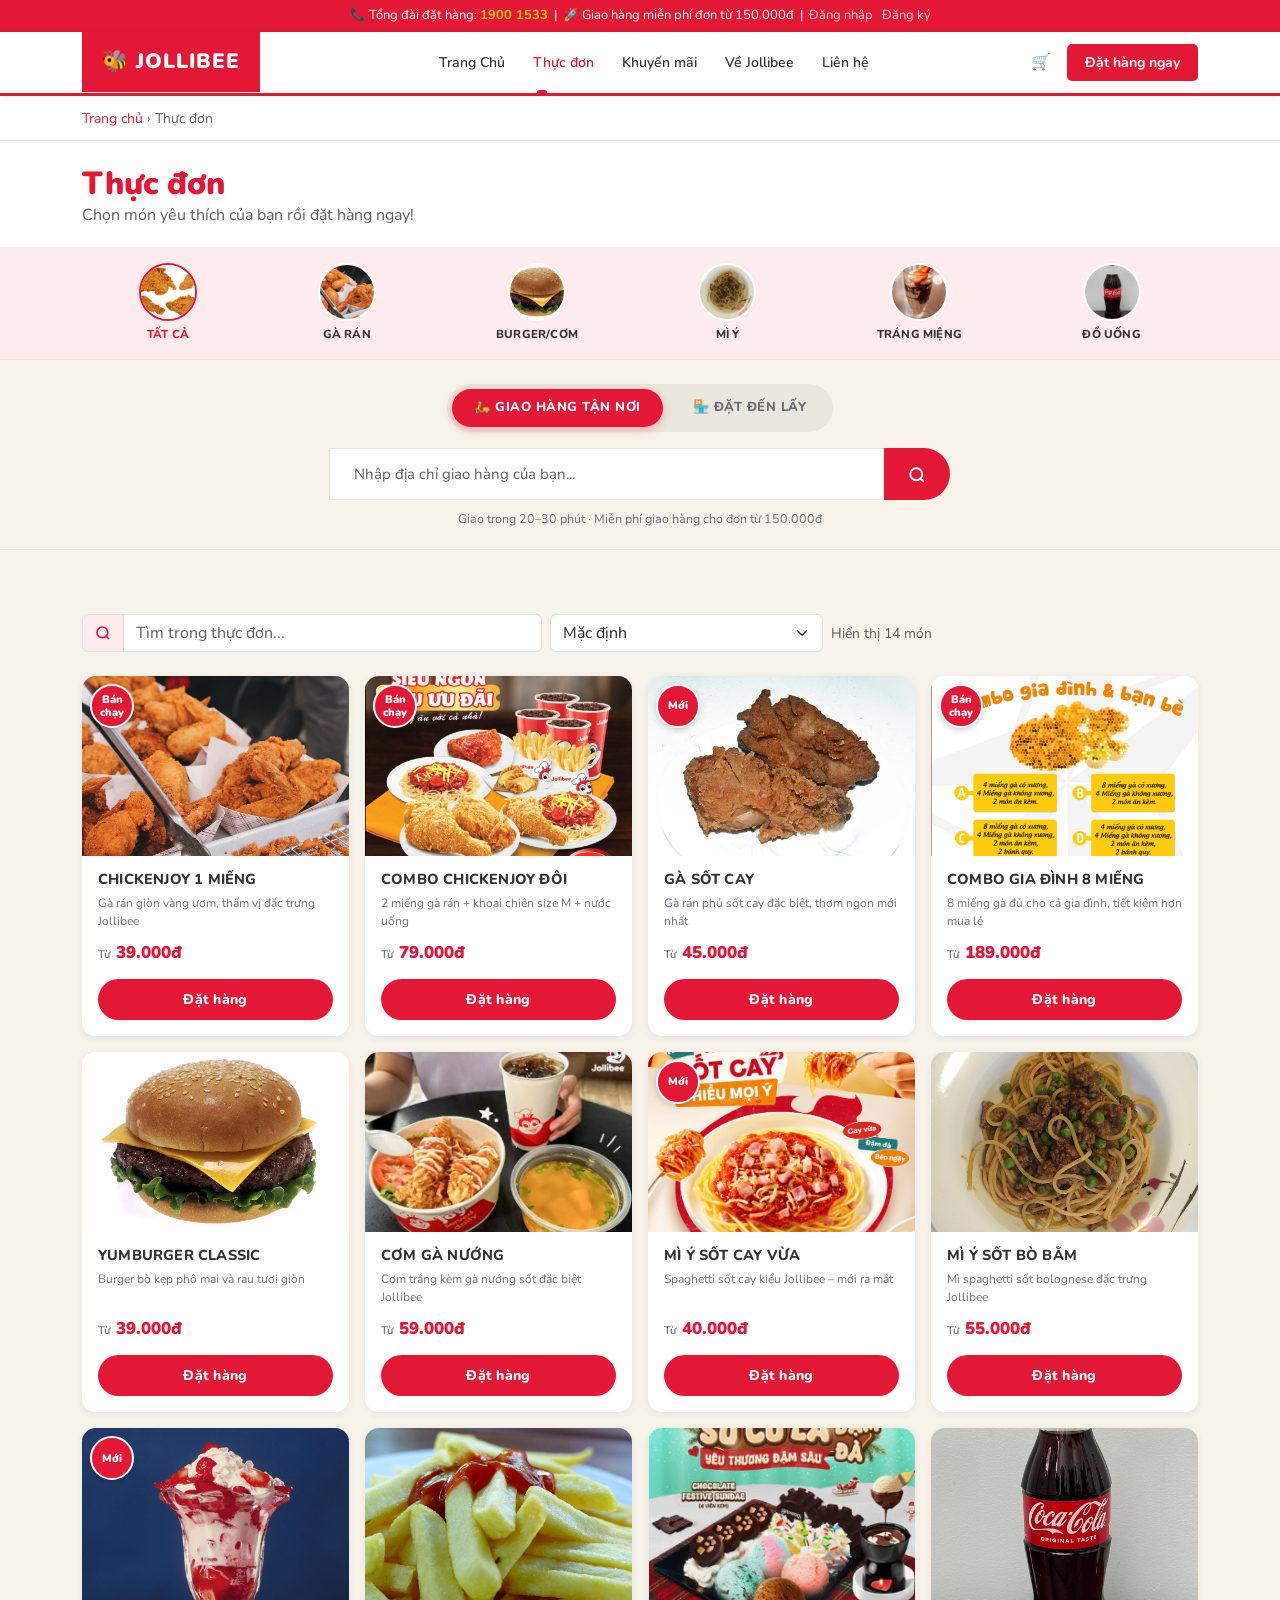
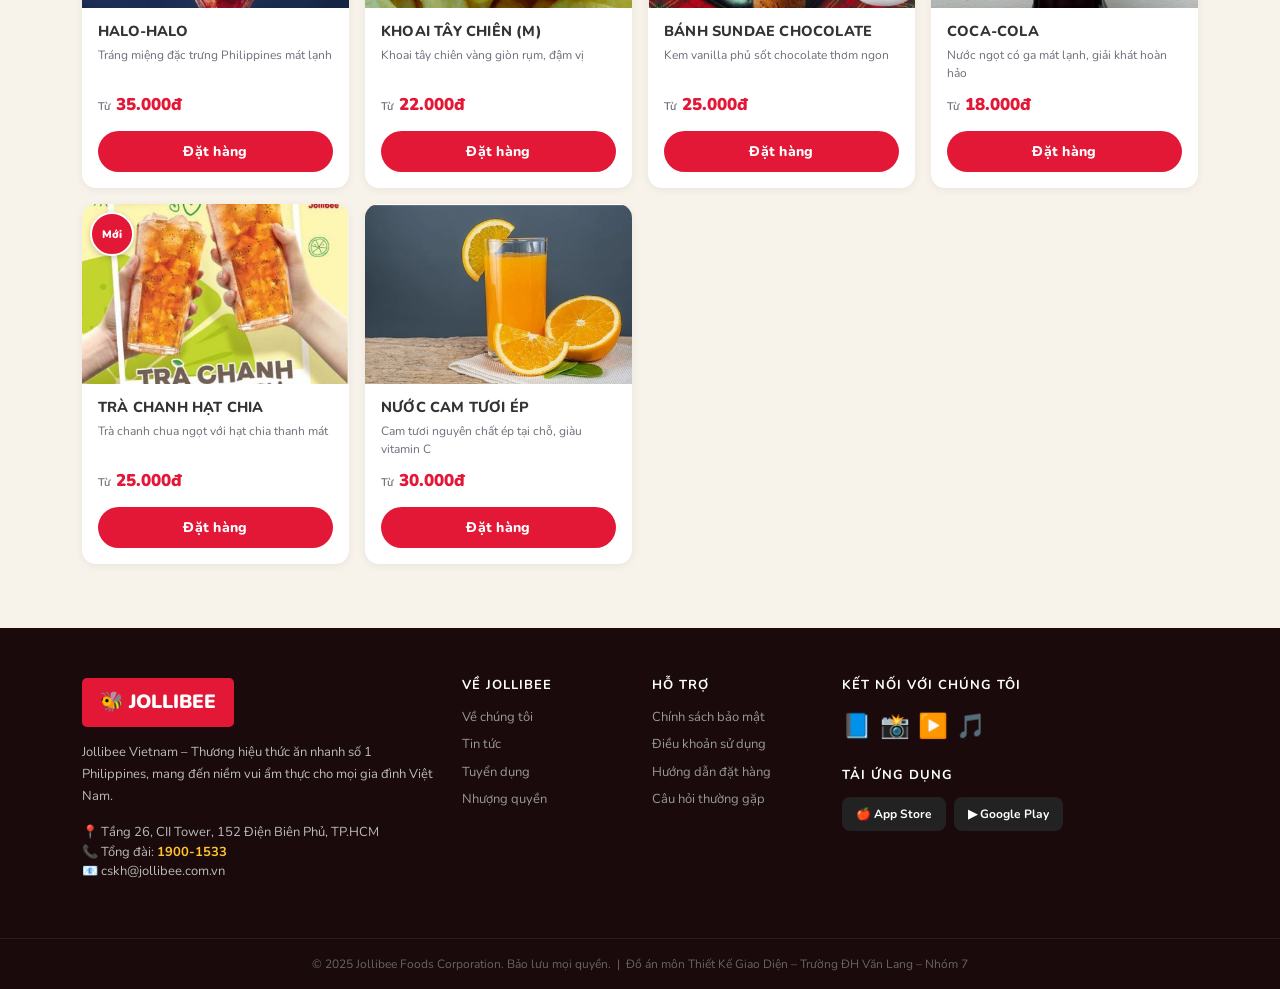
==== commit cd0b6394: "Update thucdon.html" ====
--- a/thucdon.html
+++ b/thucdon.html
@@ -28,18 +28,13 @@
   </div>
 </div>
 
-<!-- ══════════════════════════════════════════════════════════
-     THANH DANH MỤC DÍNH – dùng ẢNH món thật thay vì emoji
-     (DESIGN.md §6.2 – mẫu từ jollibee.com.vn: thanh danh mục
-      dính lại ở đỉnh khi cuộn, luôn đổi danh mục được)
-     ══════════════════════════════════════════════════════════ -->
+
 <div class="cat-rail" id="cat-tabs">
   <div class="container">
     <div class="cat-rail__inner">
 
       <button class="cat-btn active" data-cat="all">
         <span class="cat-thumb">
-          <!-- ẢNH: img/categories/all.jpg · 200×200 -->
           <span class="img-slot img-slot--xs">
             <img src="img/categories/all.jpg" alt="Tất cả món">
             <span class="img-slot__hint"><span class="ph-icon">🍽</span></span>
@@ -50,7 +45,6 @@
 
       <button class="cat-btn" data-cat="ga">
         <span class="cat-thumb">
-          <!-- ẢNH: img/categories/ga.jpg · 200×200 -->
           <span class="img-slot img-slot--xs">
             <img src="img/categories/ga.jpg" alt="Gà rán">
             <span class="img-slot__hint"><span class="ph-icon">🍗</span></span>
@@ -61,7 +55,6 @@
 
       <button class="cat-btn" data-cat="burger">
         <span class="cat-thumb">
-          <!-- ẢNH: img/categories/burger.jpg · 200×200 -->
           <span class="img-slot img-slot--xs">
             <img src="img/categories/burger.jpg" alt="Burger và cơm">
             <span class="img-slot__hint"><span class="ph-icon">🍔</span></span>
@@ -72,7 +65,6 @@
 
       <button class="cat-btn" data-cat="mi">
         <span class="cat-thumb">
-          <!-- ẢNH: img/categories/mi.jpg · 200×200 -->
           <span class="img-slot img-slot--xs">
             <img src="img/categories/mi.jpg" alt="Mì Ý">
             <span class="img-slot__hint"><span class="ph-icon">🍝</span></span>
@@ -83,7 +75,6 @@
 
       <button class="cat-btn" data-cat="trangmiem">
         <span class="cat-thumb">
-          <!-- ẢNH: img/categories/trangmiem.jpg · 200×200 -->
           <span class="img-slot img-slot--xs">
             <img src="img/categories/trangmiem.jpg" alt="Tráng miệng">
             <span class="img-slot__hint"><span class="ph-icon">🍦</span></span>
@@ -94,7 +85,6 @@
 
       <button class="cat-btn" data-cat="uong">
         <span class="cat-thumb">
-          <!-- ẢNH: img/categories/uong.jpg · 200×200 -->
           <span class="img-slot img-slot--xs">
             <img src="img/categories/uong.jpg" alt="Đồ uống">
             <span class="img-slot__hint"><span class="ph-icon">🥤</span></span>
@@ -107,9 +97,7 @@
   </div>
 </div>
 
-<!-- ══════════════════════════════════════════════════════════
-     CHỌN HÌNH THỨC NHẬN HÀNG + ĐỊA CHỈ (DESIGN.md §1.2)
-     ══════════════════════════════════════════════════════════ -->
+
 <section class="order-bar">
   <div class="container">
     <div class="text-center mb-3">
@@ -169,9 +157,7 @@
   </div>
 </section>
 
-<!-- ══════════════════════════════════════════════════════════
-     MODAL CHỌN MÓN – Bootstrap Modal component (như hình jollibee.com.vn)
-     ══════════════════════════════════════════════════════════ -->
+
 <div class="modal fade" id="productModal" tabindex="-1" aria-hidden="true">
   <div class="modal-dialog modal-dialog-centered modal-dialog-scrollable modal-lg product-modal-dialog">
     <div class="modal-content product-modal">
@@ -182,26 +168,22 @@
       <div class="modal-body p-0">
         <div class="d-flex flex-column flex-md-row" style="min-height:420px;">
 
-          <!-- Cột trái: ảnh -->
           <div class="modal-left" style="min-width:240px;">
             <div class="position-relative" style="display:inline-block;">
-              <!-- Ảnh món ăn (placeholder gradient) -->
+      
               <div class="product-img-modal img-ph-ga" id="modal-img-wrap">
-                <!-- ẢNH: img/products/<mã món>.jpg · 800×800 (JS tự điền) -->
               </div>
-              <!-- Badge "Mới" / "Bán chạy" -->
+       
               <span class="badge modal-badge-new" id="modal-badge" style="display:none;">Mới</span>
             </div>
             <div class="modal-product-name" id="modal-name">TÊN MÓN</div>
 
-            <!-- Thư viện ảnh thu nhỏ (DESIGN.md §5.3 – mẫu jollibee.com.vn) -->
-            <div class="modal-thumbs" id="modal-thumbs"><!-- JS tự điền --></div>
+
+            <div class="modal-thumbs" id="modal-thumbs"></div>
           </div>
 
-          <!-- Cột phải: chọn options -->
           <div class="modal-right d-flex flex-column flex-grow-1">
 
-            <!-- Bootstrap Accordion: CHỌN SIZE / THÊM MÓN -->
             <div class="accordion" id="modalAccordion">
 
               <div class="accordion-item modal-section" id="section-size">
@@ -213,8 +195,8 @@
                 </h2>
                 <div id="size-body" class="accordion-collapse collapse show">
                   <div class="modal-section-body" id="size-body-content">
-                    <!-- Điền bởi JS -->
-                  </div>
+          
+                 </div>
                 </div>
               </div>
 
@@ -227,29 +209,29 @@
                 </h2>
                 <div id="addon-body" class="accordion-collapse collapse">
                   <div class="modal-section-body" id="addon-body-content">
-                    <!-- Điền bởi JS -->
+        
                   </div>
                 </div>
               </div>
 
             </div>
 
-            <!-- Spacer -->
+       
             <div class="flex-grow-1"></div>
 
-            <!-- Footer: số lượng + giá + nút thêm -->
+     
             <div class="modal-footer-bar">
-              <!-- Số lượng -->
+          
               <div class="qty-bar">
                 <button onclick="changeModalQty(-1)">−</button>
                 <div class="qty-display" id="modal-qty">1</div>
                 <button onclick="changeModalQty(+1)">+</button>
               </div>
-              <!-- Giá tổng -->
+           
               <div class="modal-price-display" id="modal-total-price">
                 0 <span>đ</span>
               </div>
-              <!-- Nút thêm vào giỏ -->
+            
               <button class="btn-add-to-cart-modal" onclick="addModalToCart()">
                 Thêm vào giỏ hàng
               </button>
@@ -468,9 +450,8 @@
   },
 ];
 
-// ════════════════════════════════════════════════════════════
+
 // RENDER PRODUCT GRID
-// ════════════════════════════════════════════════════════════
 function renderProducts(list) {
   const grid = document.getElementById('product-grid');
   document.getElementById('result-count').textContent =
@@ -521,9 +502,8 @@
   ImageSlots.init(grid);   // bật khung gợi ý cho ảnh vừa render
 }
 
-// ════════════════════════════════════════════════════════════
+
 // FILTER & SORT
-// ════════════════════════════════════════════════════════════
 let currentCat='all', currentSort='default', currentQ='';
 
 function applyFilter() {
@@ -564,9 +544,8 @@
 if(urlP.get('q')){currentQ=urlP.get('q');document.getElementById('search-input').value=currentQ;}
 applyFilter();
 
-// ════════════════════════════════════════════════════════════
+
 // MODAL CHỌN MÓN
-// ════════════════════════════════════════════════════════════
 let modalProduct = null;   // sản phẩm đang chọn
 let modalQty     = 1;
 let selectedSize = null;   // id size đang chọn
@@ -592,21 +571,7 @@
   imgWrap.innerHTML = ImageSlots.html(
     `img/products/${modalProduct.id}.jpg`, modalProduct.name, '800×800', modalProduct.icon);
 
-  // Thư viện ảnh thu nhỏ: ảnh chính + 2 góc chụp phụ
-  const thumbs = document.getElementById('modal-thumbs');
-  thumbs.innerHTML = ['', '-2', '-3'].map((suffix, i) => `
-    <button type="button" class="modal-thumb ${i === 0 ? 'active' : ''}"
-            onclick="pickThumb(this, 'img/products/${modalProduct.id}${suffix}.jpg')"
-            aria-label="Ảnh ${i + 1}">
-      ${ImageSlots.html(`img/products/${modalProduct.id}${suffix}.jpg`,
-                        modalProduct.name, '800×800', modalProduct.icon, 'img-slot--xs')}
-    </button>`).join('');
-
-  // Badge
-  const badgeEl = document.getElementById('modal-badge');
-  if(modalProduct.badge==='new'){badgeEl.textContent='Mới';badgeEl.style.display='inline-flex';}
-  else if(modalProduct.badge==='hot'){badgeEl.textContent='Hot';badgeEl.style.display='inline-flex';}
-  else badgeEl.style.display='none';
+
 
   // Tiêu đề accordion SIZE
   document.getElementById('modal-size-label').textContent =
@@ -750,7 +715,7 @@
   closeModal();
 }
 
-// ── Chuyển đổi Giao hàng / Đến lấy (giống trang chủ) ────────
+// ── Chuyển đổi Giao hàng / Đến lấy ────────
 const addrInput = document.getElementById('addr-input');
 const addrNote  = document.getElementById('addr-note');
 
